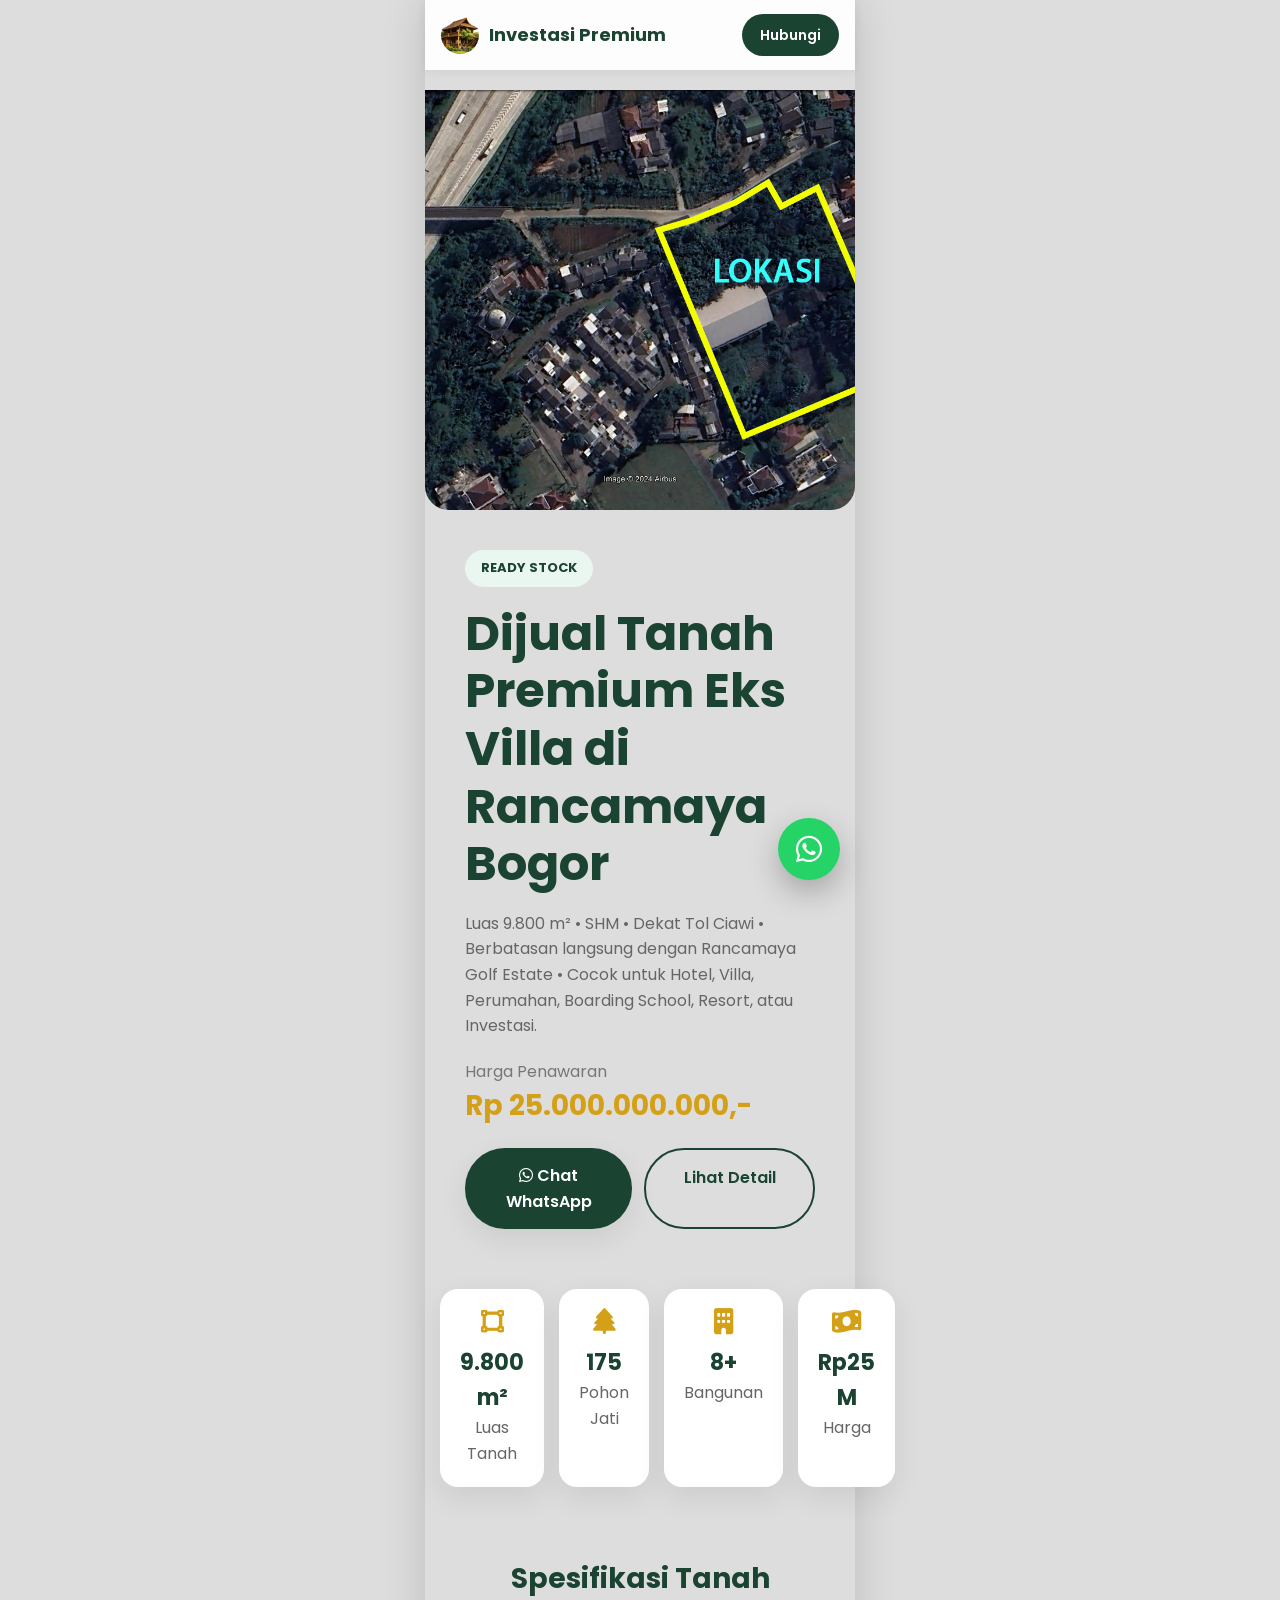
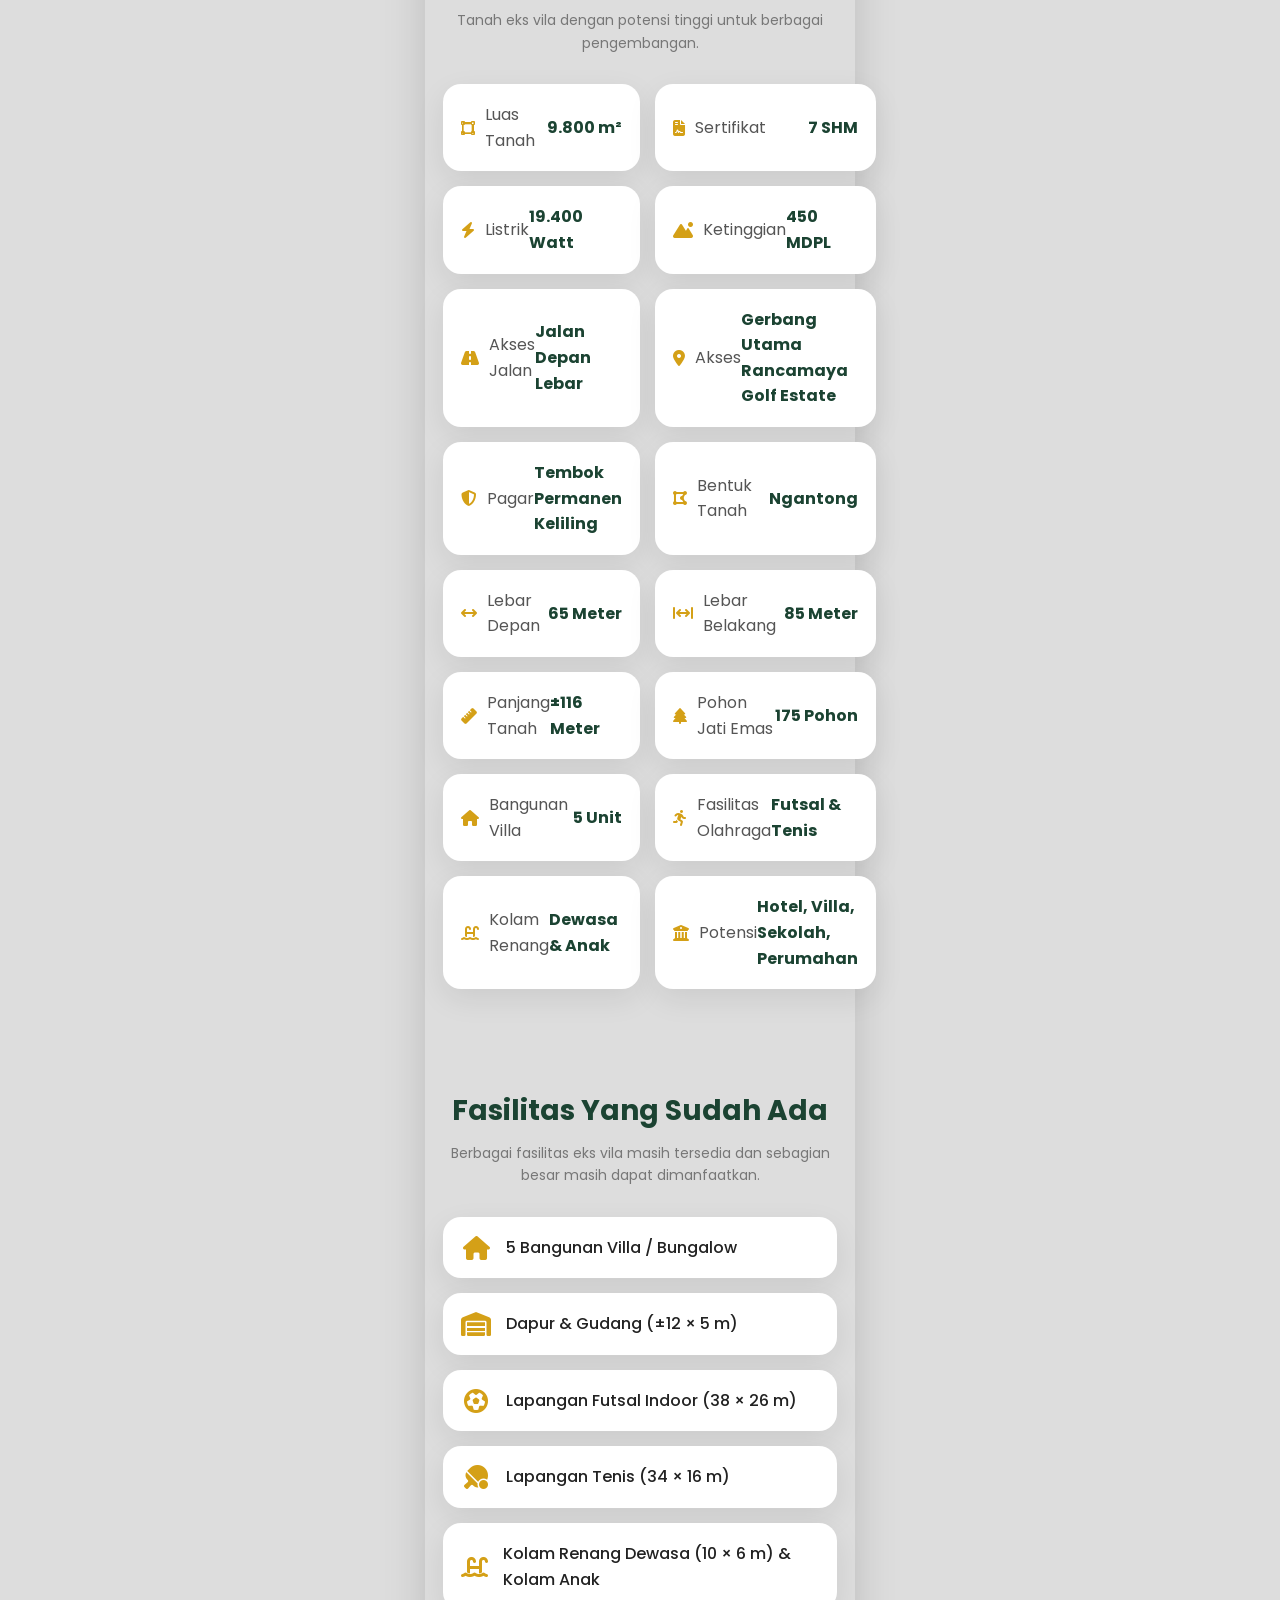
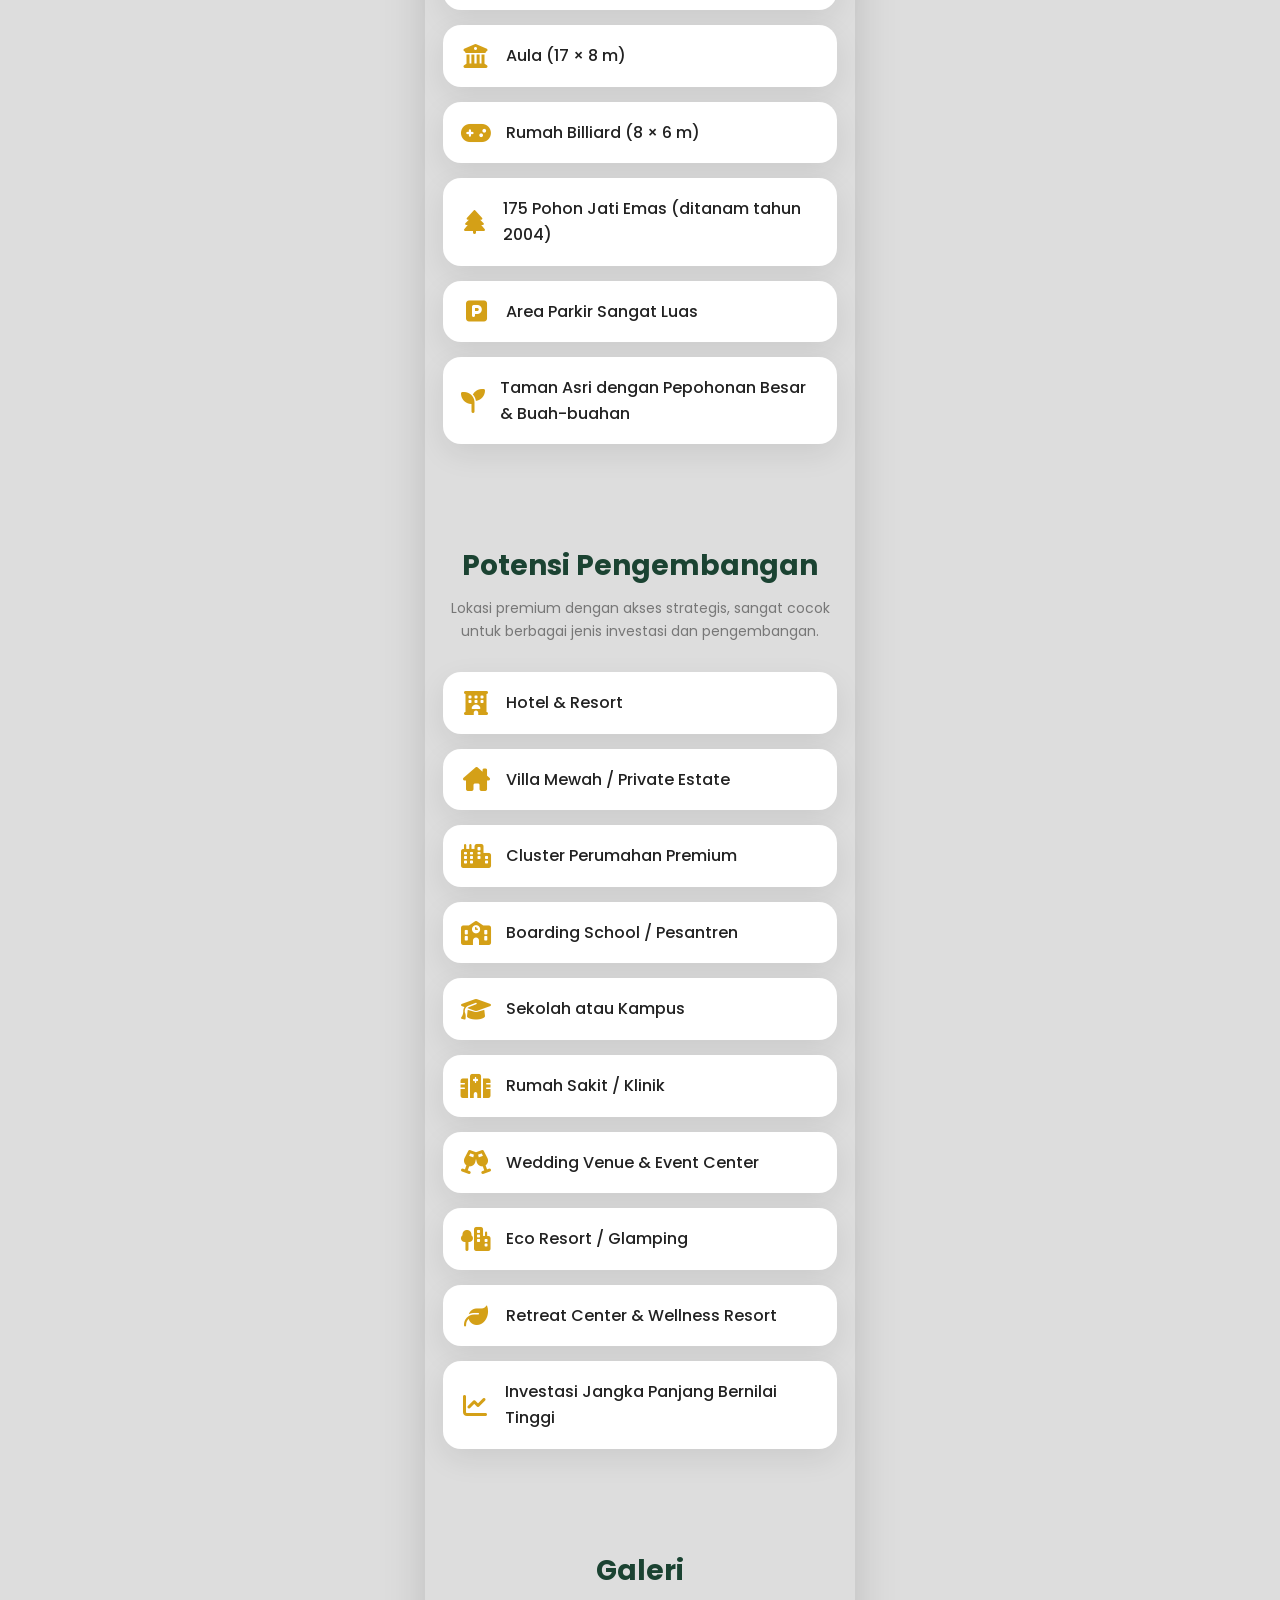
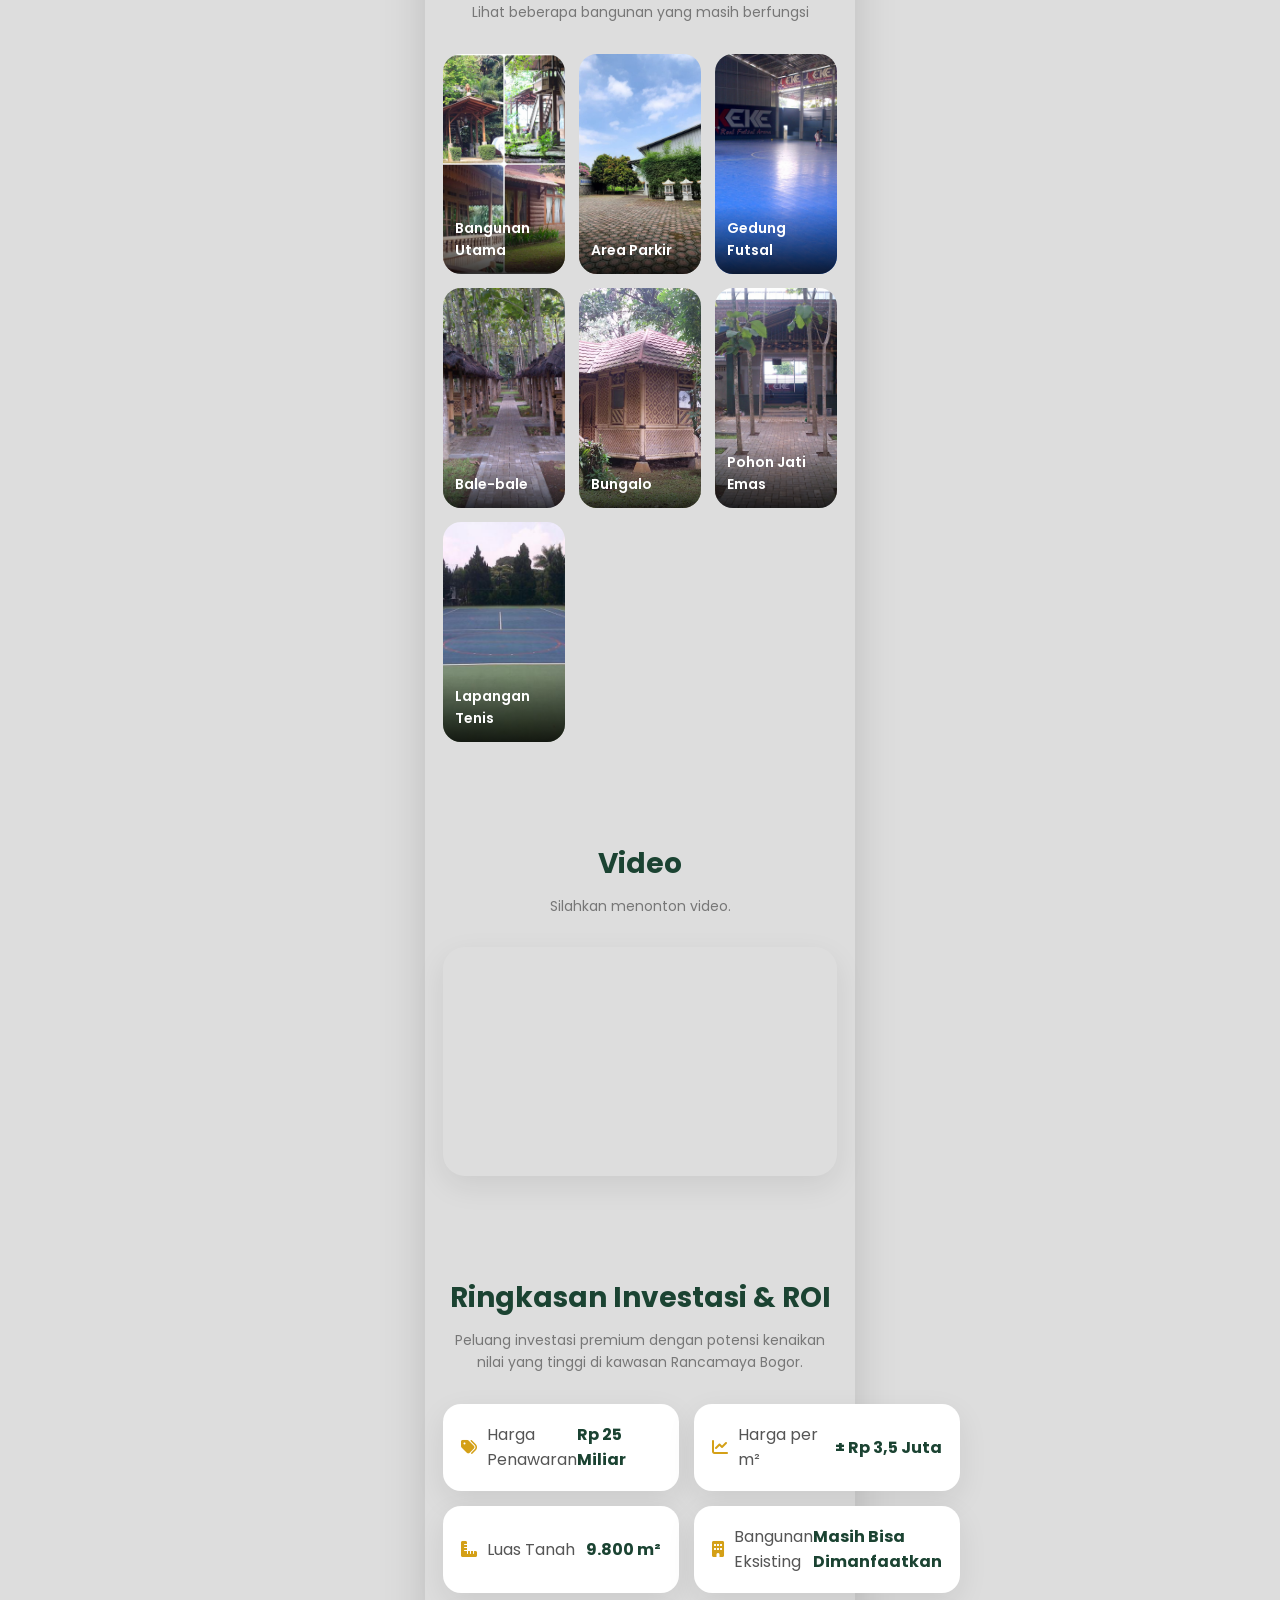
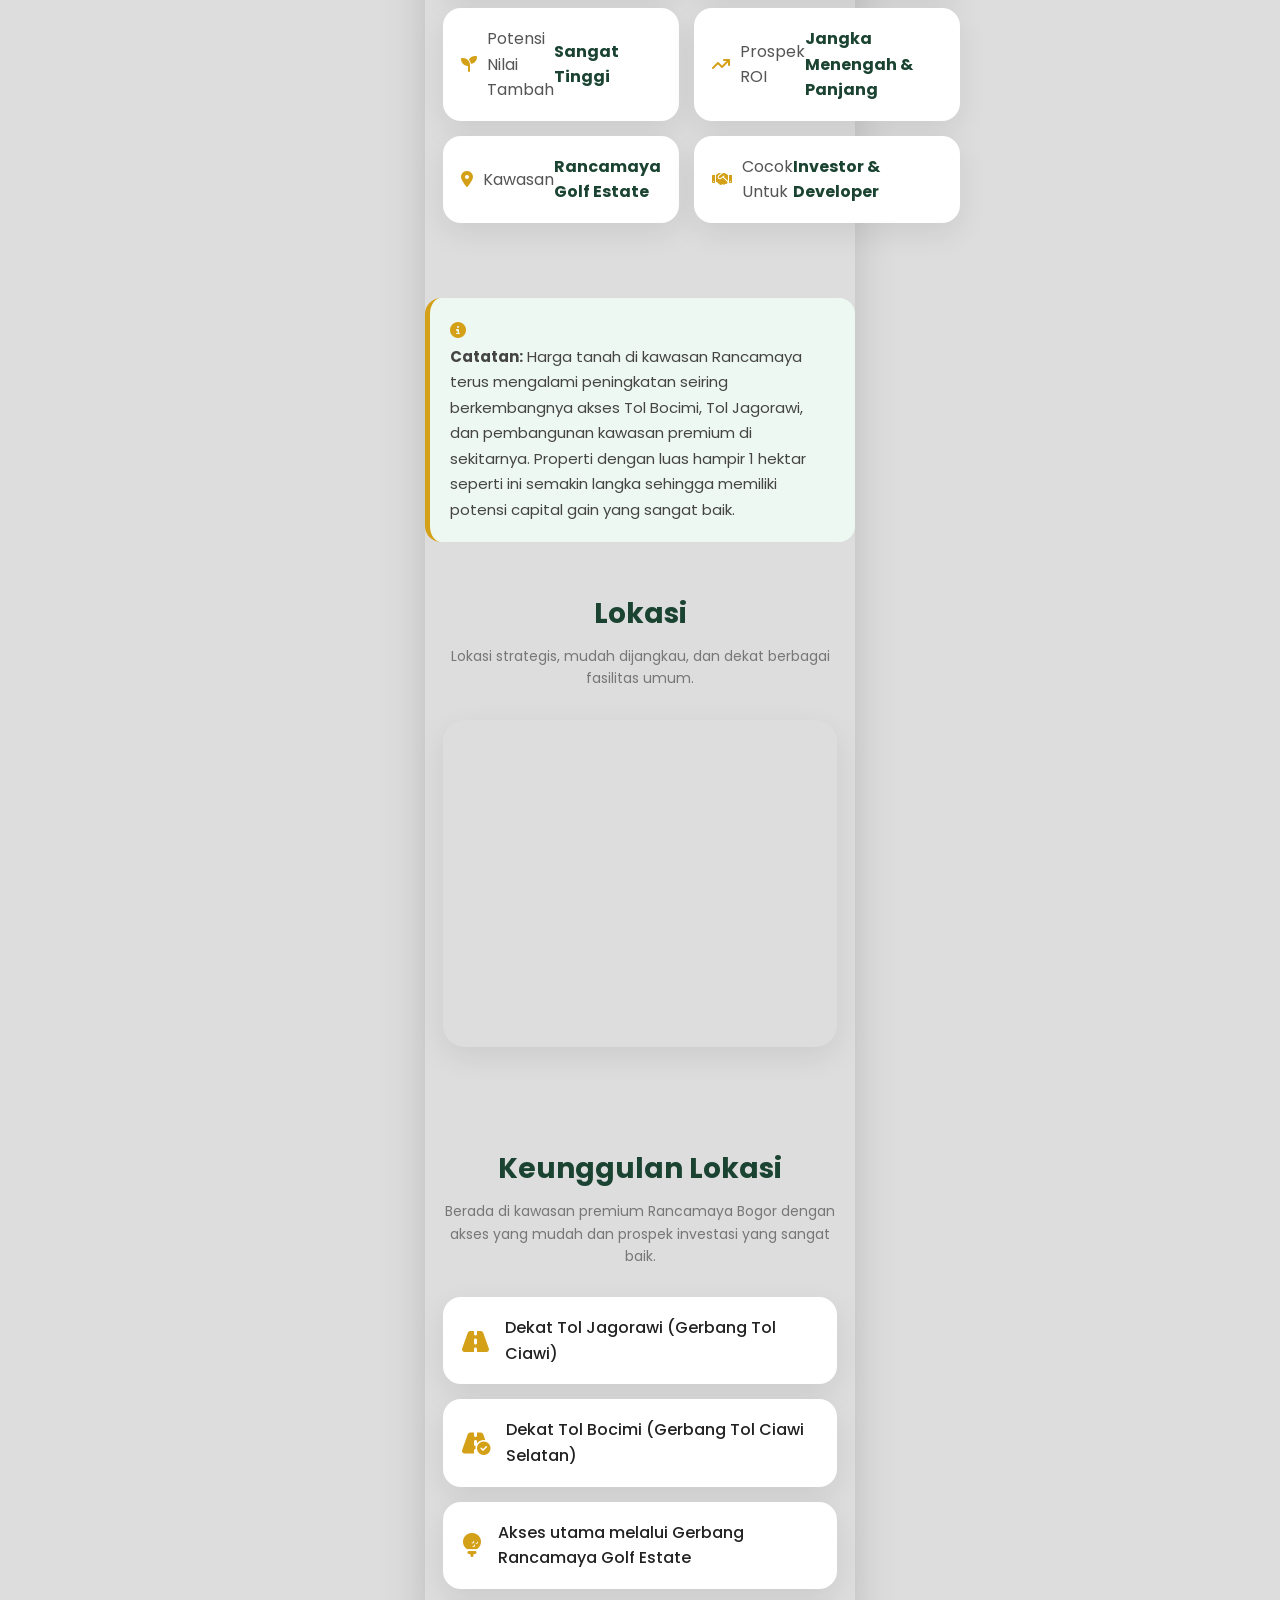
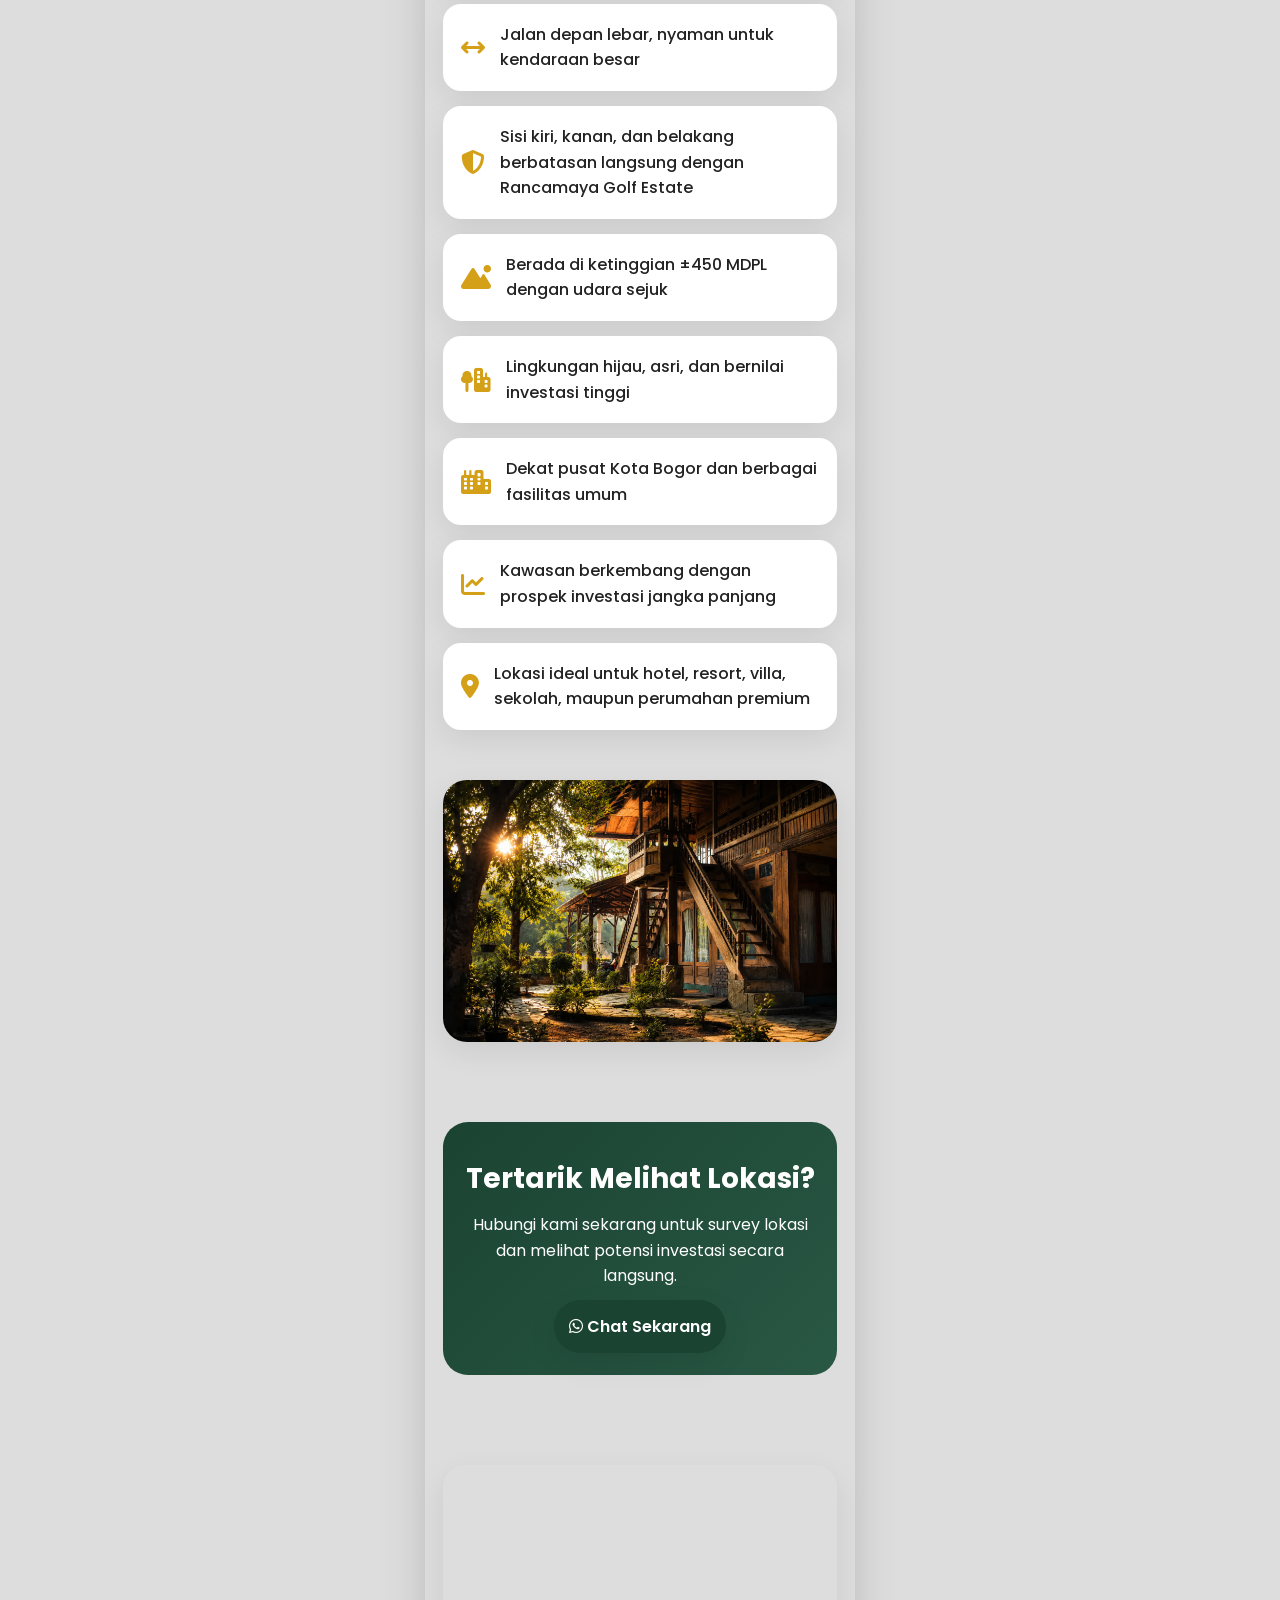
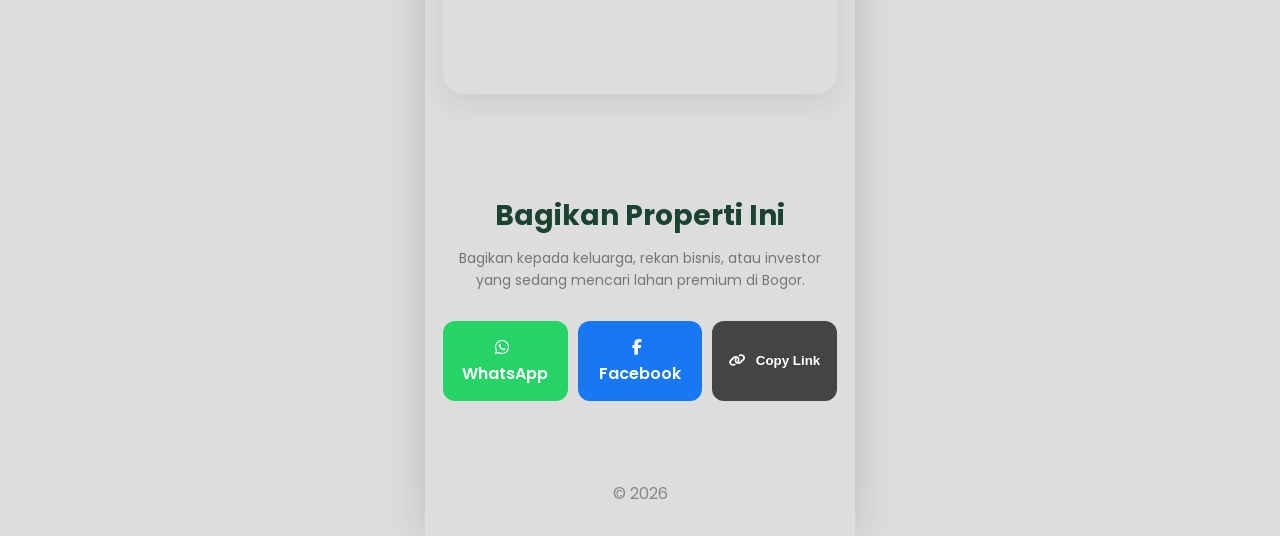
==== anita.html @ b42b08cf "Add files via upload" ====
<!DOCTYPE html>
<html lang="id">

<head>

<!-- Primary Meta Tags -->
<meta charset="UTF-8">
<meta name="viewport" content="width=device-width, initial-scale=1.0">

<title>
Tanah Eks Villa Dijual di Rancamaya Bogor | 9.800 m² | SHM | Rp25 Miliar
</title>

<meta name="title" content="Tanah Eks Villa Dijual di Rancamaya Bogor | 9.800 m² | Rp25 Miliar">

<meta name="description" content="Dijual tanah eks villa seluas 9.800 m² di Rancamaya Bogor. Dekat Tol Ciawi, akses dari Rancamaya Golf Estate, 7 SHM, cocok untuk hotel, villa, boarding school, resort, atau perumahan.">

<!-- Open Graph / Facebook -->
<meta property="og:type" content="website">
<meta property="og:url" content="https://rontob.github.io/investasi-premium/">
<meta property="og:title" content="Tanah Eks Villa Dijual di Rancamaya Bogor | 9.800 m² | Rp25 Miliar">
<meta property="og:description" content="Tanah eks villa premium seluas 9.800 m² di kawasan Rancamaya Bogor. Dekat Tol Ciawi, akses utama Rancamaya Golf Estate, 7 SHM, cocok untuk hotel, villa mewah, resort, boarding school, dan perumahan.">
<meta property="og:image" content="https://rontob.github.io/investasi-premium/images/cover.jpg">
<meta property="og:image:secure_url" content="https://rontob.github.io/investasi-premium/images/cover.jpg">
<meta property="og:image:type" content="image/jpeg">
<meta property="og:site_name" content="Investasi Premium Rancamaya">
<meta property="og:locale" content="id_ID">

<!-- Twitter Card -->
<meta name="twitter:card" content="summary_large_image">
<meta name="twitter:url" content="https://rontob.github.io/investasi-premium/">
<meta name="twitter:title" content="Tanah Eks Villa Dijual di Rancamaya Bogor | 9.800 m²">
<meta name="twitter:description" content="Lahan premium 9.800 m² di Rancamaya Bogor dengan berbagai fasilitas eks villa. Cocok untuk hotel, resort, villa mewah, boarding school, dan investasi jangka panjang.">
<meta name="twitter:image" content="https://rontob.github.io/investasi-premium/images/cover.jpg">

<!-- Additional SEO -->
<meta name="keywords" content="tanah dijual Rancamaya, tanah Bogor, tanah dekat tol Ciawi, tanah investasi Bogor, lahan hotel Bogor, tanah villa Bogor, tanah resort Bogor, tanah boarding school, tanah perumahan Bogor, Rancamaya Golf Estate">

<meta name="author" content="Ronald 083897906925">
<meta name="robots" content="index,follow">

<link rel="canonical" href="https://rontob.github.io/investasi-premium/">

<link rel="icon" type="image/png" href="images/logo.png">

<meta name="theme-color" content="#1B4332">
    <!-- Google Font -->

    <link rel="preconnect"
        href="https://fonts.googleapis.com">

    <link rel="preconnect"
        href="https://fonts.gstatic.com"
        crossorigin>

    <link href="https://fonts.googleapis.com/css2?family=Poppins:wght@300;400;500;600;700;800&display=swap"
        rel="stylesheet">

    <!-- Font Awesome -->

    <link rel="stylesheet"
        href="https://cdnjs.cloudflare.com/ajax/libs/font-awesome/6.7.2/css/all.min.css">

    <!-- CSS -->

    <link rel="stylesheet"
        href="style.css">

</head>

<body>

<!-- ========================= -->

<header class="header">

<nav class="navbar">

<div class="logo">

<img src="images/logo.png" alt="Logo" loading="lazy">

<span>Investasi Premium</span>

</div>

<a href="https://wa.me/6283897906925?text=Halo%20Pak,%20saya%20tertarik%20dengan%20rumah%20di%20Cinere%20Residence."
class="btn-nav">

Hubungi

</a>

</nav>

</header>

<!-- ========================= -->

<section class="hero">

<img
src="images/cover.jpg"
alt="Rumah Dijual"
class="hero-image"
loading="eager" fetchpriority="high">

<div class="hero-content">

<span class="badge">

READY STOCK

</span>

<h1>
Dijual Tanah Premium Eks Villa di Rancamaya Bogor
</h1>

<p>
Luas 9.800 m² • SHM • Dekat Tol Ciawi • Berbatasan langsung dengan Rancamaya Golf Estate • Cocok untuk Hotel, Villa, Perumahan, Boarding School, Resort, atau Investasi.
</p>

<div class="price">

Harga Penawaran

<strong>
Rp 25.000.000.000,-
</strong>

</div>

<div class="hero-button">

<a

href="https://wa.me/6283897906925?text=Halo%20Pak,%20saya%20tertarik%20dengan%20rumah%20di%20Cinere%20Residence."

class="btn-primary">

<i class="fab fa-whatsapp"></i>

Chat WhatsApp

</a>

<a

href="#spesifikasi"

class="btn-secondary">

Lihat Detail

</a>

</div>

</div>

</section>


<!-- ========================= -->
<!-- QUICK INFO -->
<!-- ========================= -->

<section class="quick-info">

    <div class="item">
        <i class="fa-solid fa-vector-square"></i>
        <h3>9.800 m²</h3>
        <p>Luas Tanah</p>
    </div>

    <div class="item">
        <i class="fa-solid fa-tree"></i>
        <h3>175</h3>
        <p>Pohon Jati</p>
    </div>

    <div class="item">
        <i class="fa-solid fa-building"></i>
        <h3>8+</h3>
        <p>Bangunan</p>
    </div>

    <div class="item">
        <i class="fa-solid fa-money-bill-wave"></i>
        <h3>Rp25 M</h3>
        <p>Harga</p>
    </div>

</section>

<!-- ========================= -->
<!-- SPESIFIKASI -->
<!-- ========================= -->

<section id="spesifikasi" class="section">

    <div class="section-title">
        <h2>Spesifikasi Tanah</h2>
        <p>
            Tanah eks vila dengan potensi tinggi untuk berbagai pengembangan.
        </p>
    </div>

    <div class="spec-card">

        <div>
            <i class="fa-solid fa-vector-square"></i>
            <span>Luas Tanah</span>
            <strong>9.800 m²</strong>
        </div>

        <div>
            <i class="fa-solid fa-file-contract"></i>
            <span>Sertifikat</span>
            <strong>7 SHM</strong>
        </div>

        <div>
            <i class="fa-solid fa-bolt"></i>
            <span>Listrik</span>
            <strong>19.400 Watt</strong>
        </div>

        <div>
            <i class="fa-solid fa-mountain-sun"></i>
            <span>Ketinggian</span>
            <strong>450 MDPL</strong>
        </div>

        <div>
            <i class="fa-solid fa-road"></i>
            <span>Akses Jalan</span>
            <strong>Jalan Depan Lebar</strong>
        </div>

        <div>
            <i class="fa-solid fa-location-dot"></i>
            <span>Akses</span>
            <strong>Gerbang Utama Rancamaya Golf Estate</strong>
        </div>

        <div>
            <i class="fa-solid fa-shield-halved"></i>
            <span>Pagar</span>
            <strong>Tembok Permanen Keliling</strong>
        </div>

        <div>
            <i class="fa-solid fa-draw-polygon"></i>
            <span>Bentuk Tanah</span>
            <strong>Ngantong</strong>
        </div>

        <div>
            <i class="fa-solid fa-arrows-left-right"></i>
            <span>Lebar Depan</span>
            <strong>65 Meter</strong>
        </div>

        <div>
            <i class="fa-solid fa-arrows-left-right-to-line"></i>
            <span>Lebar Belakang</span>
            <strong>85 Meter</strong>
        </div>

        <div>
            <i class="fa-solid fa-ruler"></i>
            <span>Panjang Tanah</span>
            <strong>±116 Meter</strong>
        </div>

        <div>
            <i class="fa-solid fa-tree"></i>
            <span>Pohon Jati Emas</span>
            <strong>175 Pohon</strong>
        </div>

        <div>
            <i class="fa-solid fa-house"></i>
            <span>Bangunan Villa</span>
            <strong>5 Unit</strong>
        </div>

        <div>
            <i class="fa-solid fa-person-running"></i>
            <span>Fasilitas Olahraga</span>
            <strong>Futsal & Tenis</strong>
        </div>

        <div>
            <i class="fa-solid fa-water-ladder"></i>
            <span>Kolam Renang</span>
            <strong>Dewasa & Anak</strong>
        </div>

        <div>
            <i class="fa-solid fa-building-columns"></i>
            <span>Potensi</span>
            <strong>Hotel, Villa, Sekolah, Perumahan</strong>
        </div>

    </div>

</section>

<!-- ====== BAGIAN 2 DIMULAI DI SINI ====== -->
<!-- ========================= -->
<!-- FASILITAS YANG SUDAH ADA -->
<!-- ========================= -->

<section id="fasilitas" class="section">

    <div class="section-title">
        <h2>Fasilitas Yang Sudah Ada</h2>
        <p>
            Berbagai fasilitas eks vila masih tersedia dan sebagian besar masih dapat dimanfaatkan.
        </p>
    </div>

    <div class="feature-list">

        <div class="feature-item">
            <i class="fa-solid fa-house"></i>
            <span>5 Bangunan Villa / Bungalow</span>
        </div>

        <div class="feature-item">
            <i class="fa-solid fa-warehouse"></i>
            <span>Dapur & Gudang (±12 × 5 m)</span>
        </div>

        <div class="feature-item">
            <i class="fa-solid fa-futbol"></i>
            <span>Lapangan Futsal Indoor (38 × 26 m)</span>
        </div>

        <div class="feature-item">
            <i class="fa-solid fa-table-tennis-paddle-ball"></i>
            <span>Lapangan Tenis (34 × 16 m)</span>
        </div>

        <div class="feature-item">
            <i class="fa-solid fa-water-ladder"></i>
            <span>Kolam Renang Dewasa (10 × 6 m) & Kolam Anak</span>
        </div>

        <div class="feature-item">
            <i class="fa-solid fa-building-columns"></i>
            <span>Aula (17 × 8 m)</span>
        </div>

        <div class="feature-item">
            <i class="fa-solid fa-gamepad"></i>
            <span>Rumah Billiard (8 × 6 m)</span>
        </div>

        <div class="feature-item">
            <i class="fa-solid fa-tree"></i>
            <span>175 Pohon Jati Emas (ditanam tahun 2004)</span>
        </div>

        <div class="feature-item">
            <i class="fa-solid fa-square-parking"></i>
            <span>Area Parkir Sangat Luas</span>
        </div>

        <div class="feature-item">
            <i class="fa-solid fa-seedling"></i>
            <span>Taman Asri dengan Pepohonan Besar & Buah-buahan</span>
        </div>

    </div>

</section>

    <!-- ========================= -->
<!-- POTENSI PENGEMBANGAN -->
<!-- ========================= -->

<section id="potensi" class="section">

    <div class="section-title">
        <h2>Potensi Pengembangan</h2>
        <p>
            Lokasi premium dengan akses strategis, sangat cocok untuk berbagai jenis investasi dan pengembangan.
        </p>
    </div>

    <div class="feature-list">

        <div class="feature-item">
            <i class="fa-solid fa-hotel"></i>
            <span>Hotel & Resort</span>
        </div>

        <div class="feature-item">
            <i class="fa-solid fa-house-chimney"></i>
            <span>Villa Mewah / Private Estate</span>
        </div>

        <div class="feature-item">
            <i class="fa-solid fa-city"></i>
            <span>Cluster Perumahan Premium</span>
        </div>

        <div class="feature-item">
            <i class="fa-solid fa-school"></i>
            <span>Boarding School / Pesantren</span>
        </div>

        <div class="feature-item">
            <i class="fa-solid fa-graduation-cap"></i>
            <span>Sekolah atau Kampus</span>
        </div>

        <div class="feature-item">
            <i class="fa-solid fa-hospital"></i>
            <span>Rumah Sakit / Klinik</span>
        </div>

        <div class="feature-item">
            <i class="fa-solid fa-champagne-glasses"></i>
            <span>Wedding Venue & Event Center</span>
        </div>

        <div class="feature-item">
            <i class="fa-solid fa-tree-city"></i>
            <span>Eco Resort / Glamping</span>
        </div>

        <div class="feature-item">
            <i class="fa-solid fa-leaf"></i>
            <span>Retreat Center & Wellness Resort</span>
        </div>

        <div class="feature-item">
            <i class="fa-solid fa-chart-line"></i>
            <span>Investasi Jangka Panjang Bernilai Tinggi</span>
        </div>

    </div>

</section>

<!-- ========================= -->
<!-- GALERI -->
<!-- ========================= -->

    
    <section id="gallery" class="section">

    <div class="section-title">
        <h2>Galeri</h2>
        <p>Lihat beberapa bangunan yang masih berfungsi</p>
    </div>

    <div class="gallery">

        <div class="gallery-item">
            <img src="images/bangunanutama.jpg"
                 alt="Bangunan Utama"
                 loading="lazy"
                 onclick="openImage(this.src)">
            <div class="gallery-caption">Bangunan Utama</div>
        </div>

        <div class="gallery-item">
            <img src="images/parkir.jpeg"
                 alt="Area Parkir Luas"
                 loading="lazy"
                 onclick="openImage(this.src)">
            <div class="gallery-caption">Area Parkir</div>
        </div>

        <div class="gallery-item">
            <img src="images/futsal.jpeg"
                 alt="Gedung Futsal"
                 loading="lazy"
                 onclick="openImage(this.src)">
            <div class="gallery-caption">Gedung Futsal</div>
        </div>

        <div class="gallery-item">
            <img src="images/balebale.jpeg"
                 alt="Dapur"
                 loading="lazy"
                 onclick="openImage(this.src)">
            <div class="gallery-caption">Bale-bale</div>
        </div>

        <div class="gallery-item">
            <img src="images/bungalo.jpeg"
                 alt="Bungalo"
                 loading="lazy"
                 onclick="openImage(this.src)">
            <div class="gallery-caption">Bungalo</div>
        </div>

        <div class="gallery-item">
            <img src="images/pintumasukfutsal.jpeg"
                 alt="Area Masuk Futsal"
                 loading="lazy"
                 onclick="openImage(this.src)">
            <div class="gallery-caption">Pohon Jati Emas</div>
        </div>
        <div class="gallery-item">
            <img src="images/tenis.jpeg"
                 alt="Lapangan Tenis"
                 loading="lazy"
                 onclick="openImage(this.src)">
            <div class="gallery-caption">Lapangan Tenis</div>
        </div>
    </div>

    </section>

<!-- ========================= -->
<!-- VIDEO -->
<!-- ========================= -->

<section class="section">

    <div class="section-title">

        <h2>Video</h2>

        <p>
            Silahkan menonton video.
        </p>

    </div>

    <div class="video-box">

        <iframe
            src="https://www.youtube.com/embed/E-bvQVPgO90"
            title="Video 1"
            loading="lazy"
            allowfullscreen>
        </iframe>

    </div>


</section>


    <!-- ========================= -->
<!-- RINGKASAN INVESTASI & ROI -->
<!-- ========================= -->

<section id="investasi" class="section">

    <div class="section-title">
        <h2>Ringkasan Investasi & ROI</h2>
        <p>
            Peluang investasi premium dengan potensi kenaikan nilai yang tinggi di kawasan Rancamaya Bogor.
        </p>
    </div>

    <div class="spec-card">

        <div>
            <i class="fa-solid fa-tags"></i>
            <span>Harga Penawaran</span>
            <strong>Rp 25 Miliar</strong>
        </div>

        <div>
            <i class="fa-solid fa-chart-line"></i>
            <span>Harga per m²</span>
            <strong>± Rp 3,5 Juta</strong>
        </div>

        <div>
            <i class="fa-solid fa-ruler-combined"></i>
            <span>Luas Tanah</span>
            <strong>9.800 m²</strong>
        </div>

        <div>
            <i class="fa-solid fa-building"></i>
            <span>Bangunan Eksisting</span>
            <strong>Masih Bisa Dimanfaatkan</strong>
        </div>

        <div>
            <i class="fa-solid fa-seedling"></i>
            <span>Potensi Nilai Tambah</span>
            <strong>Sangat Tinggi</strong>
        </div>

        <div>
            <i class="fa-solid fa-arrow-trend-up"></i>
            <span>Prospek ROI</span>
            <strong>Jangka Menengah & Panjang</strong>
        </div>

        <div>
            <i class="fa-solid fa-location-dot"></i>
            <span>Kawasan</span>
            <strong>Rancamaya Golf Estate</strong>
        </div>

        <div>
            <i class="fa-solid fa-handshake"></i>
            <span>Cocok Untuk</span>
            <strong>Investor & Developer</strong>
        </div>

    </div>

</section>
    <div class="cta-note">

    <i class="fa-solid fa-circle-info"></i>

    <p>
        <strong>Catatan:</strong> Harga tanah di kawasan Rancamaya terus mengalami peningkatan seiring berkembangnya akses Tol Bocimi, Tol Jagorawi, dan pembangunan kawasan premium di sekitarnya. Properti dengan luas hampir 1 hektar seperti ini semakin langka sehingga memiliki potensi capital gain yang sangat baik.
    </p>

    </div>

<!-- ========================= -->
<!-- LOKASI -->
<!-- ========================= -->

<section id="lokasi" class="section">

    <div class="section-title">
        <h2>Lokasi</h2>
        <p>Lokasi strategis, mudah dijangkau, dan dekat berbagai fasilitas umum.</p>
    </div>

    <div class="map">

              <iframe
            src="https://www.google.com/maps?q=Keke+Futsal+Arena+Bogor&output=embed"
            loading="lazy"
            allowfullscreen
            referrerpolicy="strict-origin-when-cross-origin"
            title="Lokasi Rumah Dijual Cinere Residence">
              </iframe>

    </div>

</section>
<!-- ========================= -->
<!-- KEUNGGULAN LOKASI -->
<!-- ========================= -->

<section id="keunggulan-lokasi" class="section">

    <div class="section-title">
        <h2>Keunggulan Lokasi</h2>
        <p>
            Berada di kawasan premium Rancamaya Bogor dengan akses yang mudah dan prospek investasi yang sangat baik.
        </p>
    </div>

    <div class="feature-list">

        <div class="feature-item">
            <i class="fa-solid fa-road"></i>
            <span>Dekat Tol Jagorawi (Gerbang Tol Ciawi)</span>
        </div>

        <div class="feature-item">
            <i class="fa-solid fa-road-circle-check"></i>
            <span>Dekat Tol Bocimi (Gerbang Tol Ciawi Selatan)</span>
        </div>

        <div class="feature-item">
            <i class="fa-solid fa-golf-ball-tee"></i>
            <span>Akses utama melalui Gerbang Rancamaya Golf Estate</span>
        </div>

        <div class="feature-item">
            <i class="fa-solid fa-arrows-left-right"></i>
            <span>Jalan depan lebar, nyaman untuk kendaraan besar</span>
        </div>

        <div class="feature-item">
            <i class="fa-solid fa-shield-halved"></i>
            <span>Sisi kiri, kanan, dan belakang berbatasan langsung dengan Rancamaya Golf Estate</span>
        </div>

        <div class="feature-item">
            <i class="fa-solid fa-mountain-sun"></i>
            <span>Berada di ketinggian ±450 MDPL dengan udara sejuk</span>
        </div>

        <div class="feature-item">
            <i class="fa-solid fa-tree-city"></i>
            <span>Lingkungan hijau, asri, dan bernilai investasi tinggi</span>
        </div>

        <div class="feature-item">
            <i class="fa-solid fa-city"></i>
            <span>Dekat pusat Kota Bogor dan berbagai fasilitas umum</span>
        </div>

        <div class="feature-item">
            <i class="fa-solid fa-chart-line"></i>
            <span>Kawasan berkembang dengan prospek investasi jangka panjang</span>
        </div>

        <div class="feature-item">
            <i class="fa-solid fa-location-dot"></i>
            <span>Lokasi ideal untuk hotel, resort, villa, sekolah, maupun perumahan premium</span>
        </div>

    </div>

</section>

    <!-- ========================= -->
<!-- FULL IMAGE -->
<!-- ========================= -->

<section class="section image-banner">

    <img
        src="images/art.jpg"
        alt="Investasi Tanah Premium Rancamaya"
        loading="lazy">

</section>
<!-- ========================= -->
<!-- CALL TO ACTION -->
<!-- ========================= -->

<section class="cta">

<h2>

Tertarik Melihat Lokasi?

</h2>

<p>

Hubungi kami sekarang untuk survey lokasi dan melihat potensi investasi secara langsung.
    
</p>

<a
href="https://wa.me/6283897906925?text=Halo%20Pak,%20saya%20tertarik%20dengan%20rumah%20di%20Cinere%20Residence."
class="btn-primary">

<i class="fab fa-whatsapp"></i>

Chat Sekarang

</a>

</section>
    <section class="section">
            <div class="video-box">

        <iframe
            src="https://www.youtube.com/embed/zc4q4cCRBk8"
            title="Video 2"
            loading="lazy"
            allowfullscreen>
        </iframe>

            </div>
            
        </section>
<!-- ========================= -->
<!-- BAGIKAN PROPERTI -->
<!-- ========================= -->

<section class="section" id="share">

    <div class="section-title">
        <h2>Bagikan Properti Ini</h2>
        <p>
            Bagikan kepada keluarga, rekan bisnis, atau investor yang sedang mencari lahan premium di Bogor.
        </p>
    </div>

    <div class="share-buttons">

        <a href="#" id="shareWhatsapp" class="share-btn whatsapp">
            <i class="fab fa-whatsapp"></i>
            WhatsApp
        </a>

        <a href="#" id="shareFacebook" class="share-btn facebook" target="_blank">
            <i class="fab fa-facebook-f"></i>
            Facebook
        </a>

        <button type="button" id="copyLink" class="share-btn copy">
            <i class="fa-solid fa-link"></i>
            Copy Link
        </button>

    </div>

</section>

<!-- ========================= -->
<!-- FOOTER -->
<!-- ========================= -->

<footer>

    <p>
        © 2026 
    </p>

</footer>

<!-- ========================= -->
<!-- FLOATING WHATSAPP -->
<!-- ========================= -->

<a
    href="https://wa.me/6283897906925?text=Halo,%20saya%20tertarik%20dengan%20Tanah%20Premium%20Eks%20Villa%20di%20Rancamaya%20Bogor.%20Mohon%20informasinya."
    class="floating-wa"
    target="_blank"
    aria-label="Chat WhatsApp">

    <i class="fab fa-whatsapp"></i>

</a>

<!-- ========================= -->
<!-- LIGHTBOX -->
<!-- ========================= -->

<div id="imageModal" class="image-modal">

    <span class="close-btn" onclick="closeImage()">&times;</span>

    <img id="modalImg" alt="Foto Properti">

</div>

<!-- ========================= -->
<!-- JAVASCRIPT -->
<!-- ========================= -->

<script src="script.js"></script>

</body>

</html>
---- style.css ----
/* ======================================================
   LANDING PAGE RUMAH
   STYLE.CSS
   Mobile First
====================================================== */

/* =========================
   RESET
========================= */

*{
    margin:0;
    padding:0;
    box-sizing:border-box;
}

:root{
    --primary:#1B4332;
    --secondary:#D4A017;
    --white:#fff;
    --gray:#777;
    --light:#f5f5f5;
    --radius:18px;
    --shadow:0 10px 30px rgba(0,0,0,.08);
}

html{
    scroll-behavior:smooth;
}

body{
    font-family:'Poppins',sans-serif;
    background:#F7F8FA;
    color:#222;
    line-height:1.6;
}

img{
    width:100%;
    display:block;
    transition:.35s;
}

img:hover{
    filter:brightness(1.03);
}

a{
    text-decoration:none;
}

/* =========================
   SECTION
========================= */

.section{
    padding:50px 18px;
}

.section-title{
    text-align:center;
    margin-bottom:30px;
}

.section-title h2{
    font-size:28px;
    color:var(--primary);
    margin-bottom:8px;
}

.section-title p{
    color:var(--gray);
    font-size:14px;
}

/* =========================
   NAVBAR
========================= */

.header{
    position:fixed;
    top:0;
    left:0;
    width:100%;
    z-index:999;
    background:rgba(255,255,255,.92);
    backdrop-filter:blur(10px);
    box-shadow:0 2px 10px rgba(0,0,0,.05);
}

.navbar{
    height:70px;
    padding:0 16px;
    display:flex;
    justify-content:space-between;
    align-items:center;
}

.logo{
    display:flex;
    align-items:center;
    gap:10px;
    color:var(--primary);
    font-weight:700;
    font-size:18px;
}

.logo img{
    width:38px;
    height:38px;
    border-radius:50%;
}

.btn-nav{
    background:var(--primary);
    color:#fff;
    padding:10px 18px;
    border-radius:30px;
    font-size:14px;
    font-weight:600;
    transition:.3s;
}

.btn-nav:hover{
    background:#255b46;
}

/* =========================
   HERO
========================= */

.hero{
    padding-top:90px;
}

.hero-image{
    height:260px;
    object-fit:cover;
    border-radius:0 0 24px 24px;
}

.hero-content{
    padding:20px;
}

.badge{
    display:inline-block;
    background:#EAF7F0;
    color:var(--primary);
    padding:8px 16px;
    border-radius:30px;
    font-size:13px;
    font-weight:700;
    margin-bottom:18px;
}

.hero-content h1{
    font-size:34px;
    line-height:1.2;
    color:var(--primary);
    margin-bottom:18px;
}

.hero-content p{
    color:#666;
    margin-bottom:20px;
}

.price{
    margin-bottom:25px;
    color:#777;
}

.price strong{
display:block;
font-size:28px;
font-weight:700;
line-height:1.2;
color:var(--secondary);
margin-top:5px;

}

/* =========================
   BUTTON
========================= */

.hero-button{
    display:flex;
    gap:12px;
    flex-wrap:wrap;
}

.btn-primary,
.btn-secondary{
    flex:1;
    padding:15px;
    border-radius:40px;
    text-align:center;
    font-weight:600;
    transition:.3s;
}

.btn-primary{
    background:var(--primary);
    color:#fff;
    box-shadow:var(--shadow);
}

.btn-primary:hover{
    transform:translateY(-3px);
}

.btn-secondary{
    border:2px solid var(--primary);
    color:var(--primary);
}

.btn-secondary:hover{
    background:var(--primary);
    color:#fff;
}

/* =========================
   QUICK INFO
========================= */

.quick-info{
    padding:20px 15px;
    display:grid;
    grid-template-columns:repeat(2,1fr);
    gap:15px;
}

.quick-info .item{
    background:#fff;
    border-radius:18px;
    padding:20px;
    text-align:center;
    box-shadow:var(--shadow);
    transition:.3s;
}

.quick-info .item:hover{
    transform:translateY(-5px);
}

.quick-info i{
    font-size:26px;
    color:var(--secondary);
    margin-bottom:10px;
}

.quick-info h3{
    font-size:22px;
    color:var(--primary);
}

.quick-info p{
    color:#666;
}

/* =========================
   SPESIFIKASI
========================= */

.spec-card{
    display:grid;
    gap:15px;
}

.spec-card div{
    background:#fff;
    padding:18px;
    border-radius:18px;
    display:flex;
    justify-content:space-between;
    align-items:center;
    box-shadow:var(--shadow);
}

.spec-card i{
    color:var(--secondary);
    margin-right:10px;
}

.spec-card span{
    flex:1;
    color:#555;
}

.spec-card strong{
    color:var(--primary);
}

/* =========================
   GALLERY
========================= */

.gallery{
    display:grid;
    grid-template-columns:repeat(2,1fr);
    gap:14px;
}

.gallery-item{
    position:relative;
    overflow:hidden;
    border-radius:18px;
}

.gallery-item img{
    height:170px;
    object-fit:cover;
    cursor:pointer;
    box-shadow:var(--shadow);
}

.gallery-item:hover img{
    transform:scale(1.05);
}

.gallery-caption{
    position:absolute;
    left:0;
    right:0;
    bottom:0;
    padding:12px;
    color:#fff;
    font-size:14px;
    font-weight:600;
    background:linear-gradient(transparent,rgba(0,0,0,.8));
}

/* =========================
   VIDEO
========================= */

.video-box{
    overflow:hidden;
    border-radius:22px;
    box-shadow:var(--shadow);
}

.video-box iframe{
    width:100%;
    aspect-ratio:16/9;
    border:none;
}

/* =========================
   FEATURE
========================= */

.feature-list{
    display:grid;
    gap:15px;
}

.feature-item{
    background:#fff;
    padding:18px;
    border-radius:18px;
    display:flex;
    align-items:center;
    gap:15px;
    font-weight:500;
    box-shadow:var(--shadow);
    transition:.3s;
}

.feature-item:hover{
    transform:translateY(-4px);
}

.feature-item i{
    width:30px;
    text-align:center;
    color:var(--secondary);
    font-size:24px;
}

/* =========================
   MAP
========================= */

.map{
    overflow:hidden;
    border-radius:22px;
    box-shadow:var(--shadow);
}

.map iframe{
    width:100%;
    height:320px;
    border:0;
}

/* =========================
   CTA
========================= */

.cta{
    margin:40px 18px;
    padding:35px 20px;
    text-align:center;
    border-radius:25px;
    color:#fff;
    background:linear-gradient(135deg,var(--primary),#295845);
}

.cta h2{
    font-size:28px;
    margin-bottom:10px;
}

.cta p{
    margin-bottom:25px;
}

/* =========================
   FOOTER
========================= */

footer{
    padding:30px;
    text-align:center;
    color:#888;
}

/* =========================
   FLOATING WA
========================= */

.floating-wa{
    position:fixed;
    right:18px;
    bottom:20px;
    width:62px;
    height:62px;
    border-radius:50%;
    background:#25D366;
    display:flex;
    justify-content:center;
    align-items:center;
    font-size:30px;
    color:#fff;
    box-shadow:0 12px 30px rgba(0,0,0,.25);
    z-index:999;
    animation:waFloat 2s infinite;
}

@keyframes waFloat{
    0%,100%{transform:translateY(0);}
    50%{transform:translateY(-6px);}
}

/* =========================
   SCROLL ANIMATION
========================= */

.hidden{
    opacity:0;
    transform:translateY(30px);
    transition:.8s;
}

.show{
    opacity:1;
    transform:translateY(0);
}

/* =========================
   LIGHTBOX
========================= */

.image-modal{
    position:fixed;
    inset:0;
    background:rgba(0,0,0,.9);
    display:none;
    justify-content:center;
    align-items:center;
    padding:20px;
    z-index:99999;
}

.image-modal img{
    max-width:100%;
    max-height:90%;
    border-radius:20px;
    animation:zoom .3s;
}

.close-btn{
    position:absolute;
    top:20px;
    right:25px;
    color:#fff;
    font-size:45px;
    cursor:pointer;
}

@keyframes zoom{
    from{
        transform:scale(.7);
        opacity:0;
    }
    to{
        transform:scale(1);
        opacity:1;
    }
}

/* =========================
   SCROLLBAR
========================= */

::-webkit-scrollbar{
    width:8px;
}

::-webkit-scrollbar-thumb{
    background:var(--primary);
    border-radius:20px;
}

::-webkit-scrollbar-track{
    background:#eee;
}

/* =========================
   TABLET
========================= */

@media (min-width:768px){

.hero-image{
    height:420px;
}

.hero-content{
    padding:40px;
}

.hero-content h1{
    font-size:48px;
}

.quick-info{
    grid-template-columns:repeat(4,1fr);
}

.spec-card{
    grid-template-columns:repeat(2,1fr);
}

.gallery{
    grid-template-columns:repeat(3,1fr);
}

.gallery-item img{
    height:220px;
}

}

/* =========================
   DESKTOP
========================= */

@media (min-width:1024px){

body{
    max-width:430px;
    margin:auto;
    background:#ddd;
    min-height:100vh;
    box-shadow:0 0 40px rgba(0,0,0,.15);
}

.header{
    max-width:430px;
    left:50%;
    transform:translateX(-50%);
}

.floating-wa{
    right:calc(50% - 200px);
}

   }
/* ==========================
   SHARE BUTTONS
========================== */

.share-buttons{
    display:flex;
    gap:10px;
    flex-wrap:wrap;
    margin-top:20px;
}

.share-btn{
    flex:1;
    padding:14px;
    border:none;
    border-radius:12px;
    text-align:center;
    color:#fff;
    font-weight:600;
    cursor:pointer;
    transition:.3s;
}

.share-btn i{
    margin-right:6px;
}

.whatsapp{
    background:#25D366;
}

.facebook{
    background:#1877F2;
}

.copy{
    background:#444;
}

.share-btn:hover{
    transform:translateY(-3px);
}
.cta-note{
    margin-top:25px;
    padding:20px;
    background:#eef8f2;
    border-left:5px solid var(--secondary);
    border-radius:16px;
}

.cta-note i{
    color:var(--secondary);
    margin-right:8px;
}

.cta-note p{
    margin:0;
    color:#444;
    font-size:15px;
    line-height:1.7;
}
/* =========================
   IMAGE BANNER
========================= */

.image-banner{
    padding:0 18px 40px;
}

.image-banner img{
    width:100%;
    display:block;
    border-radius:24px;
    object-fit:cover;
    box-shadow:var(--shadow);
    transition:.35s;
}

.image-banner img:hover{
    transform:scale(1.02);
}
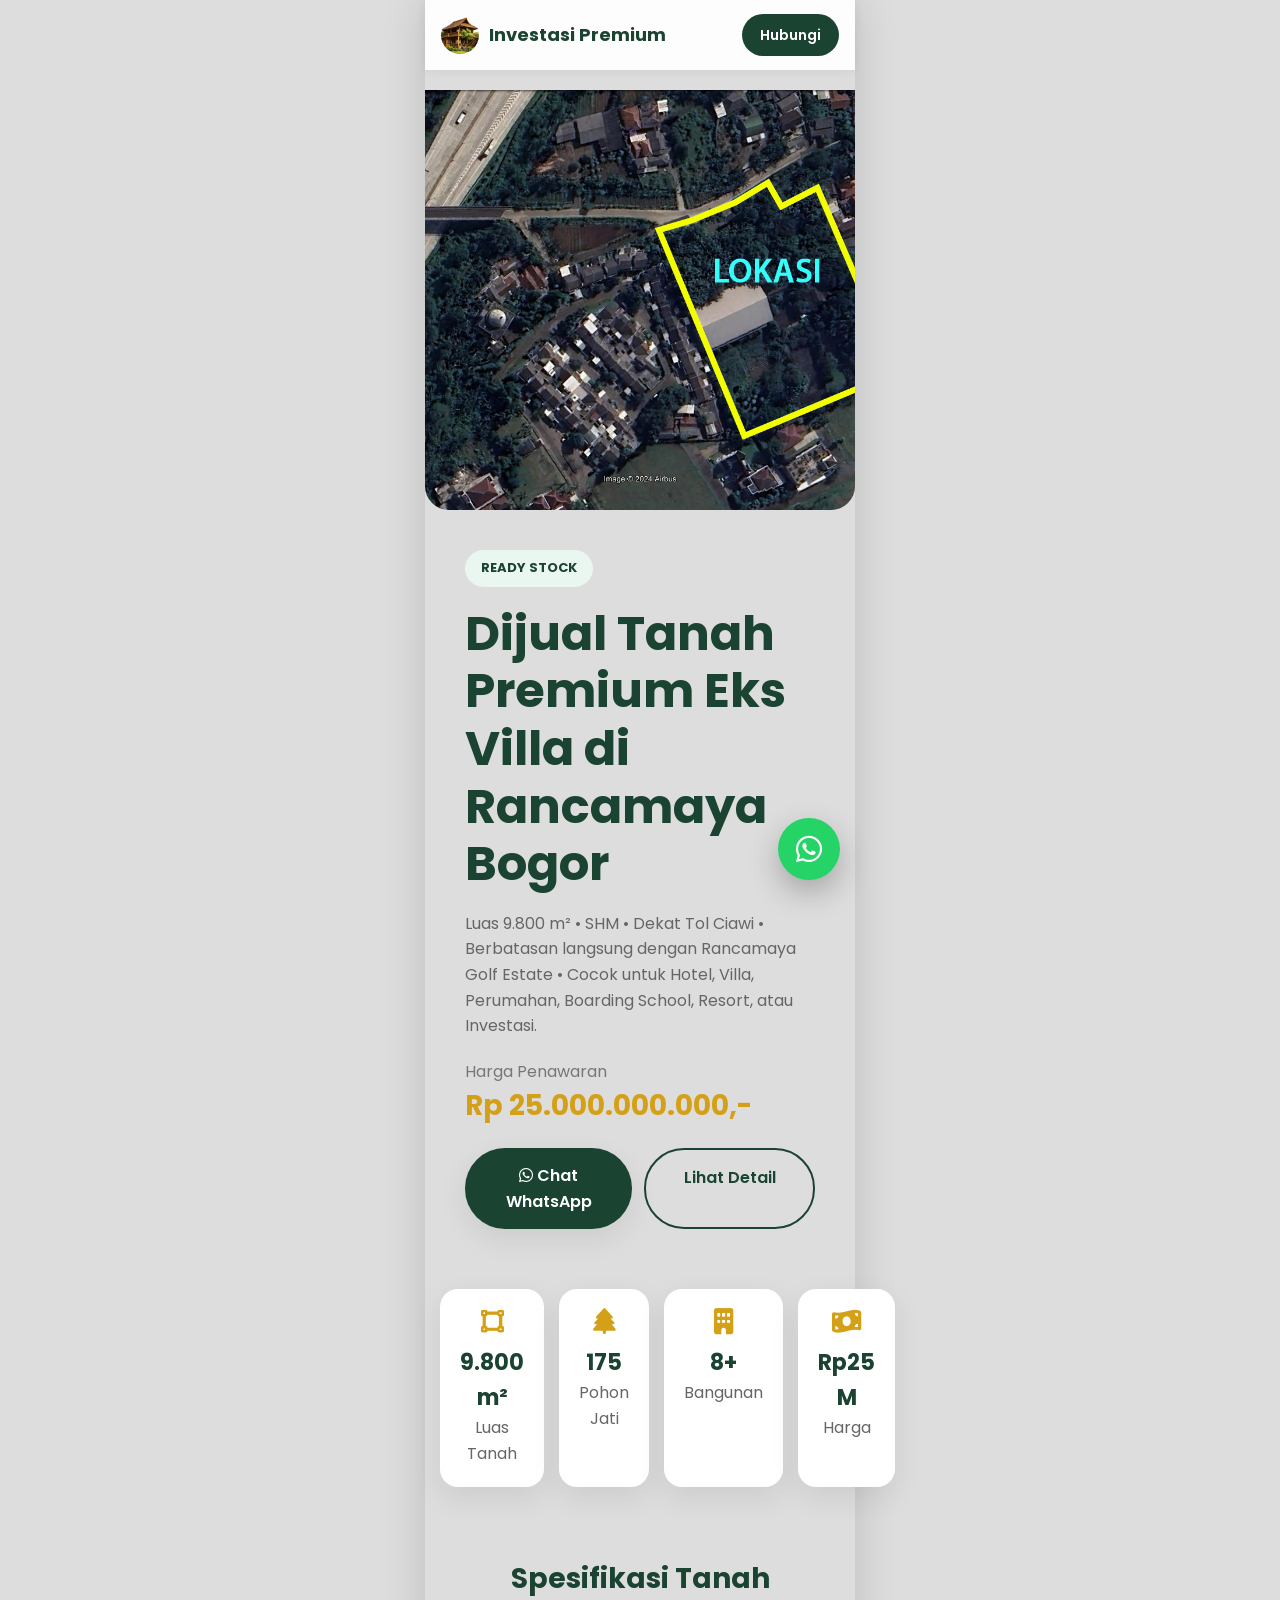
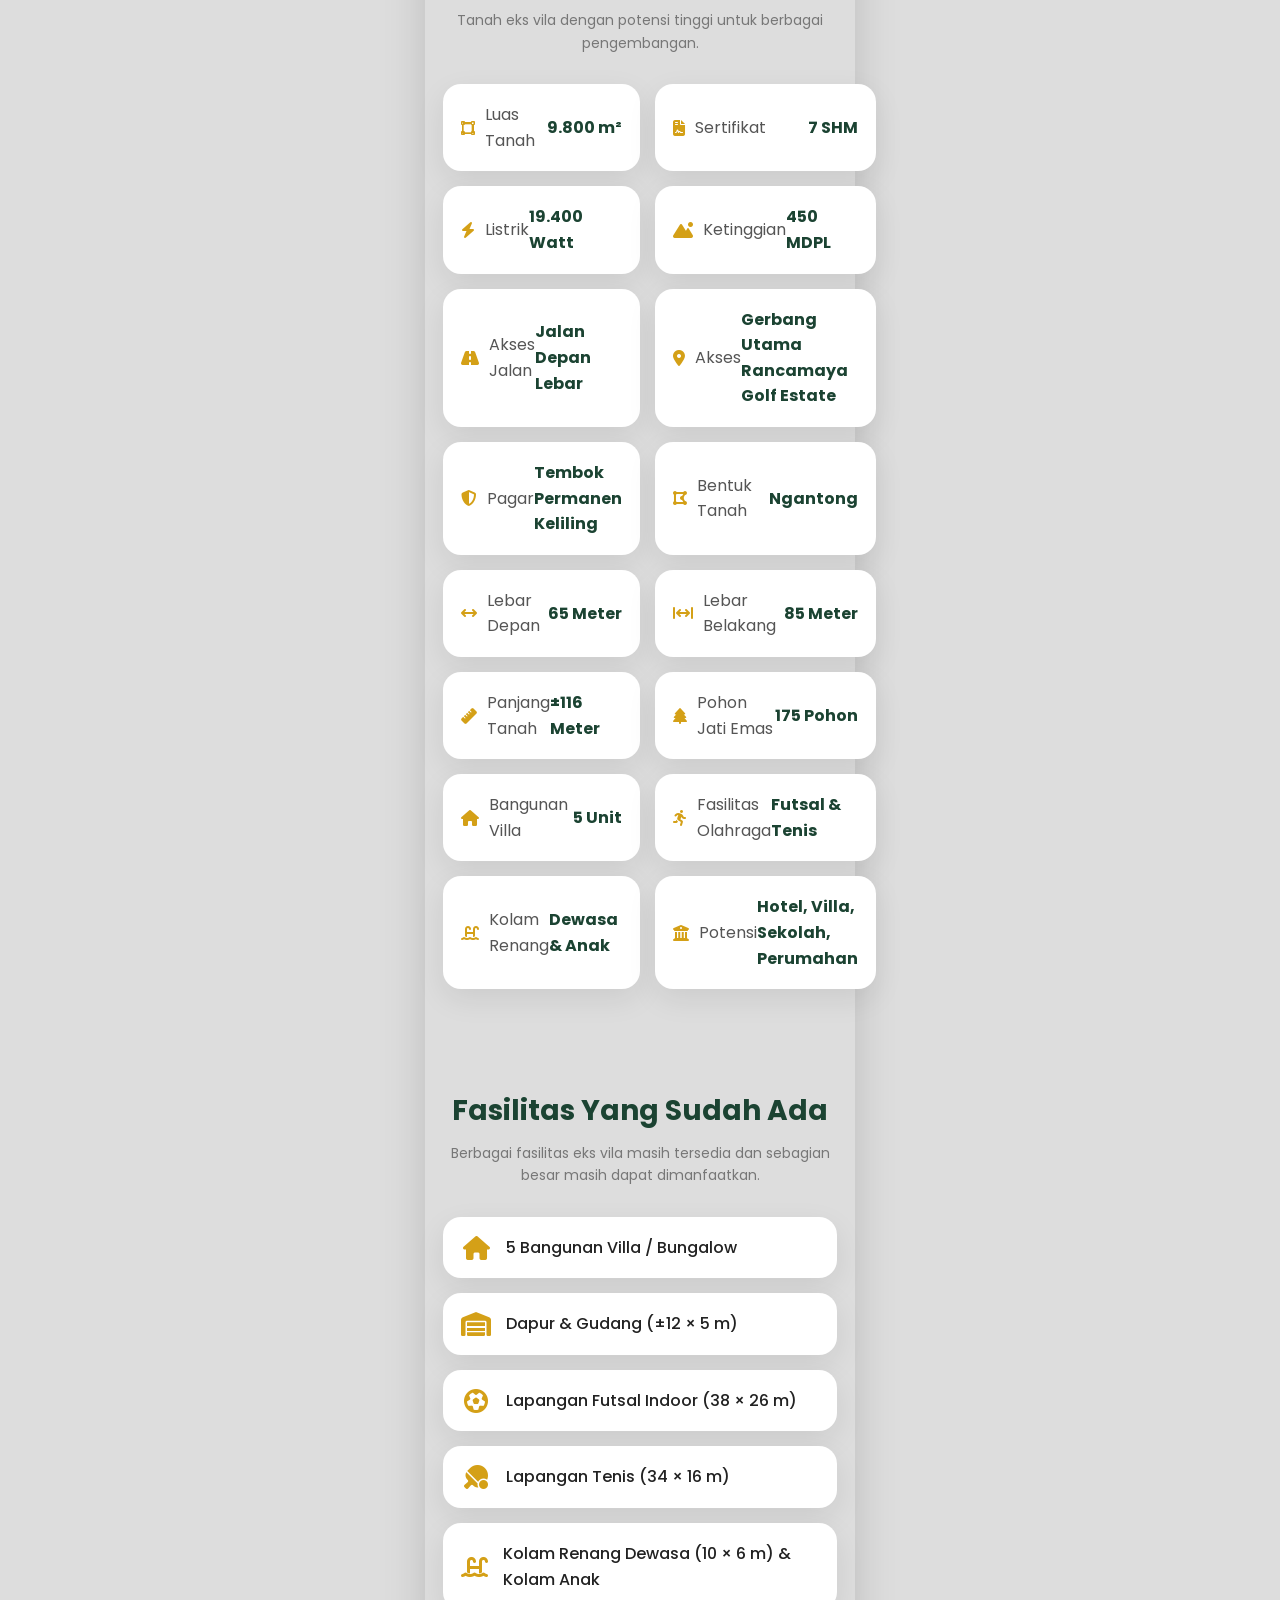
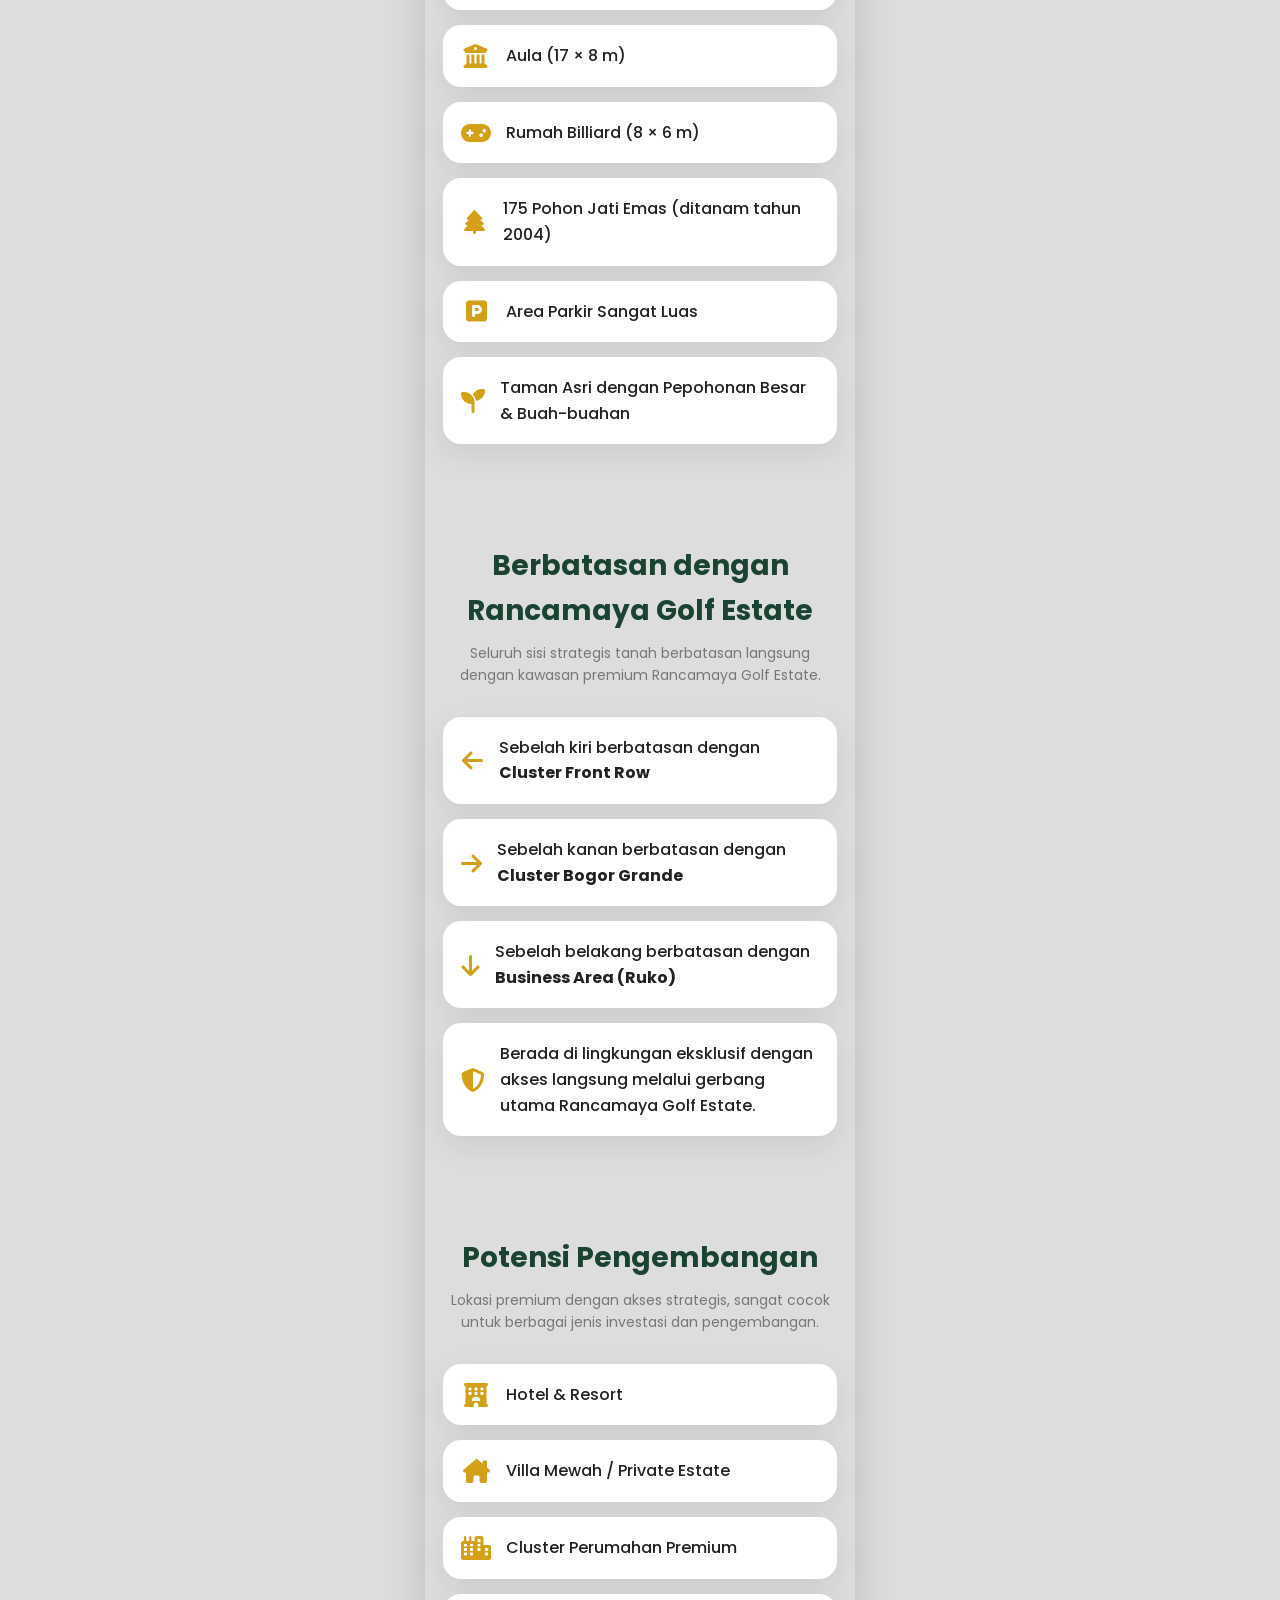
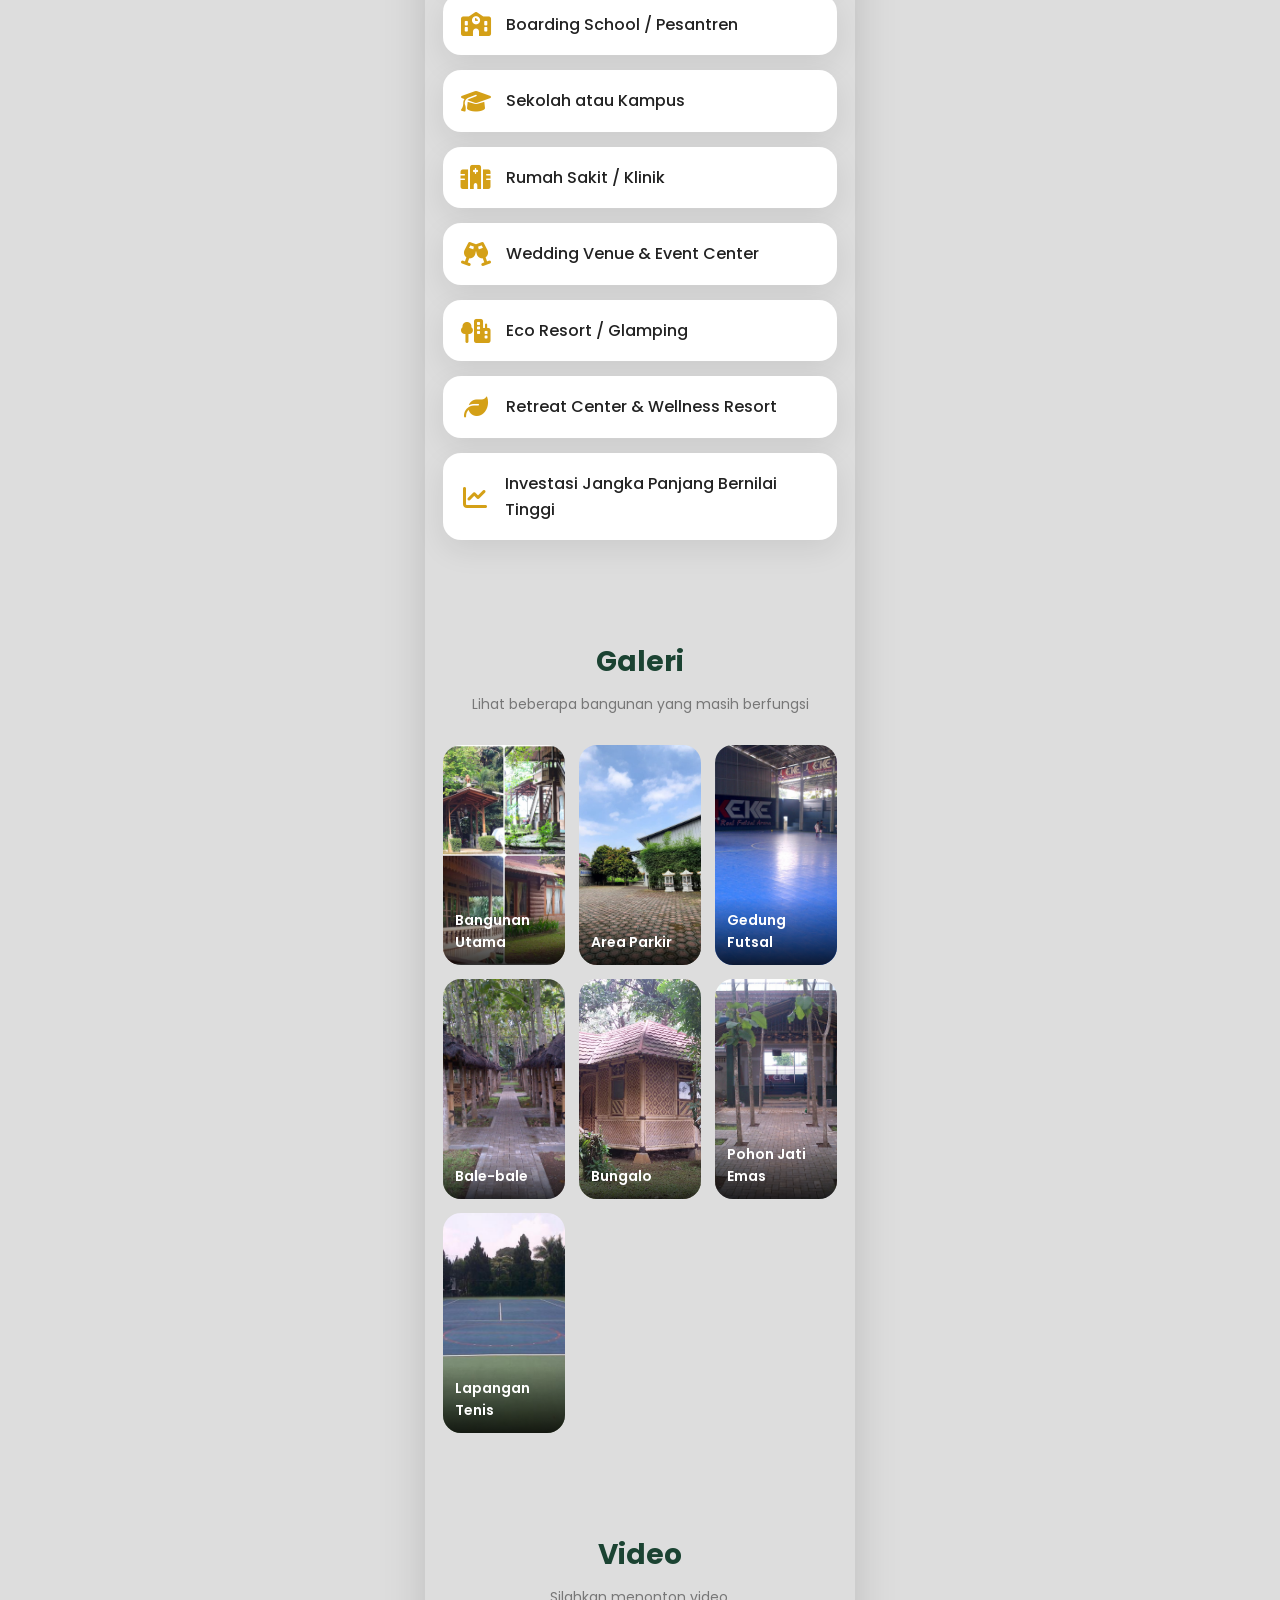
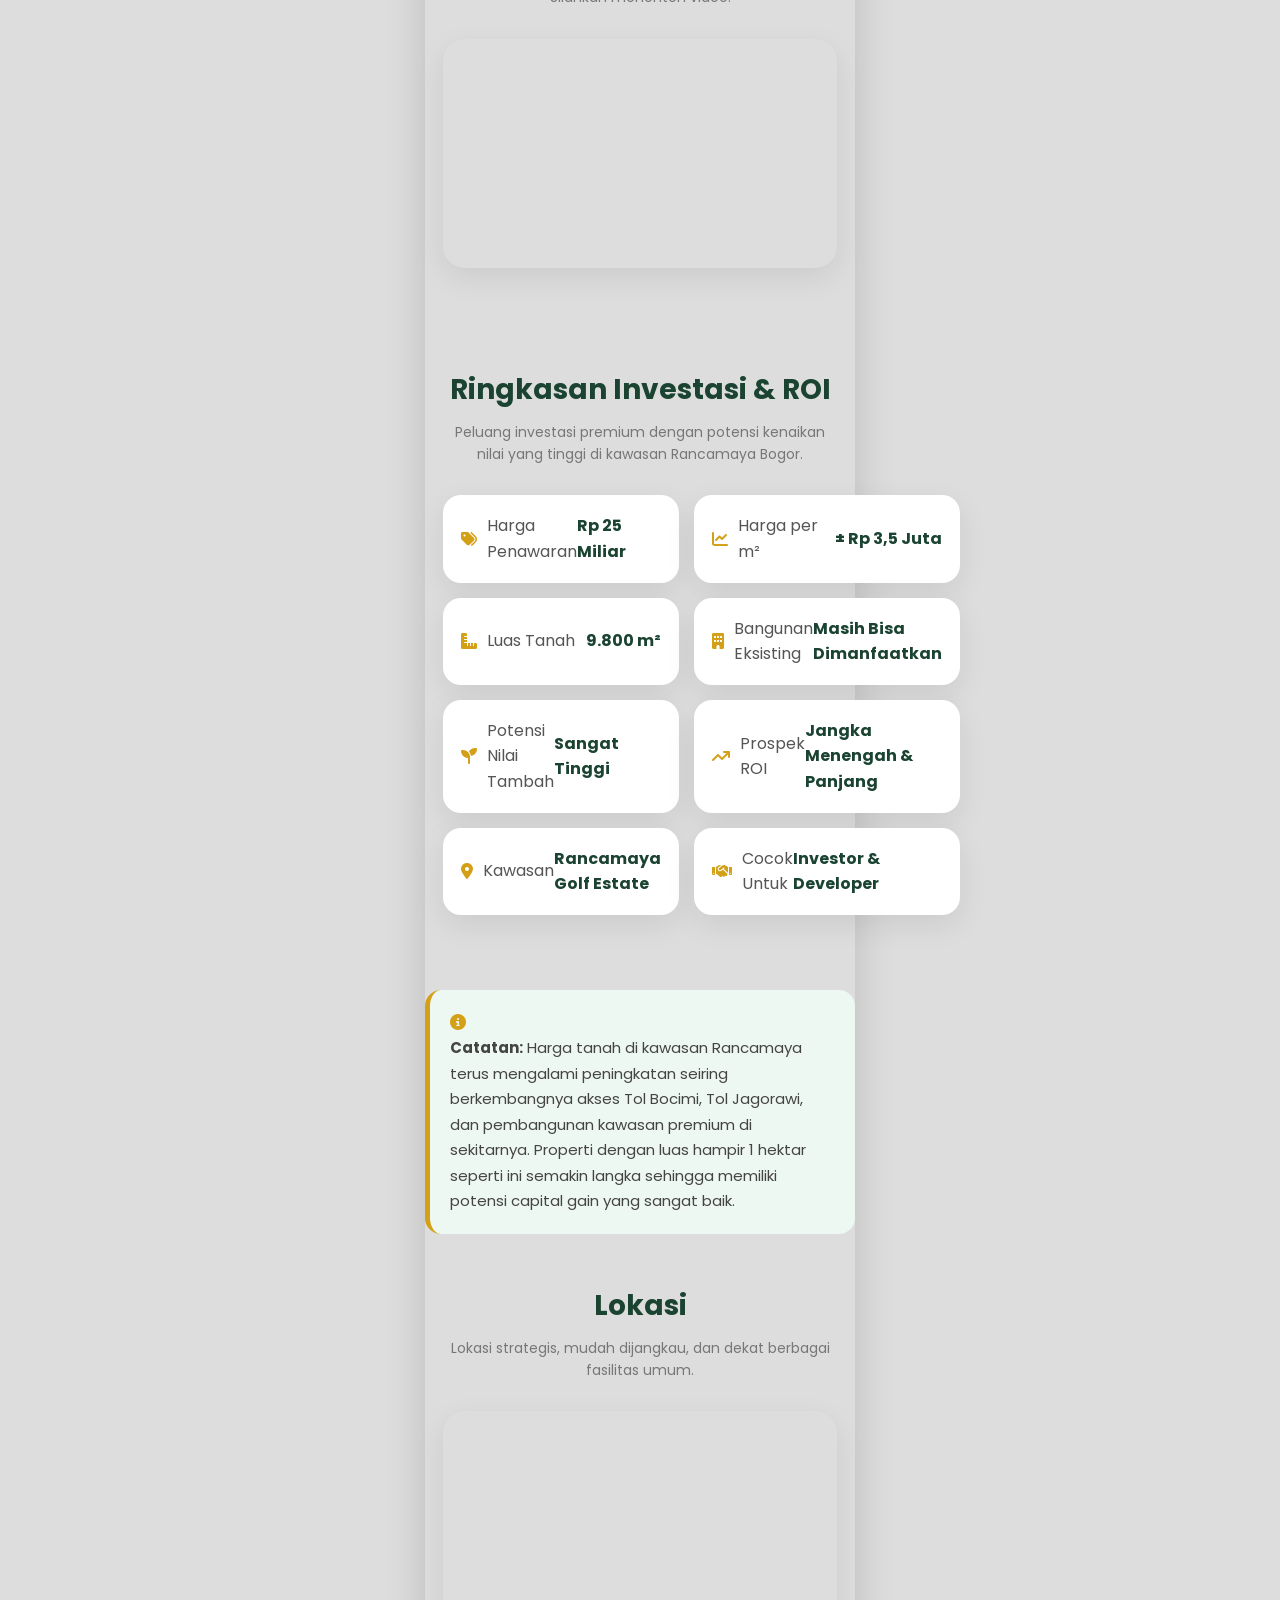
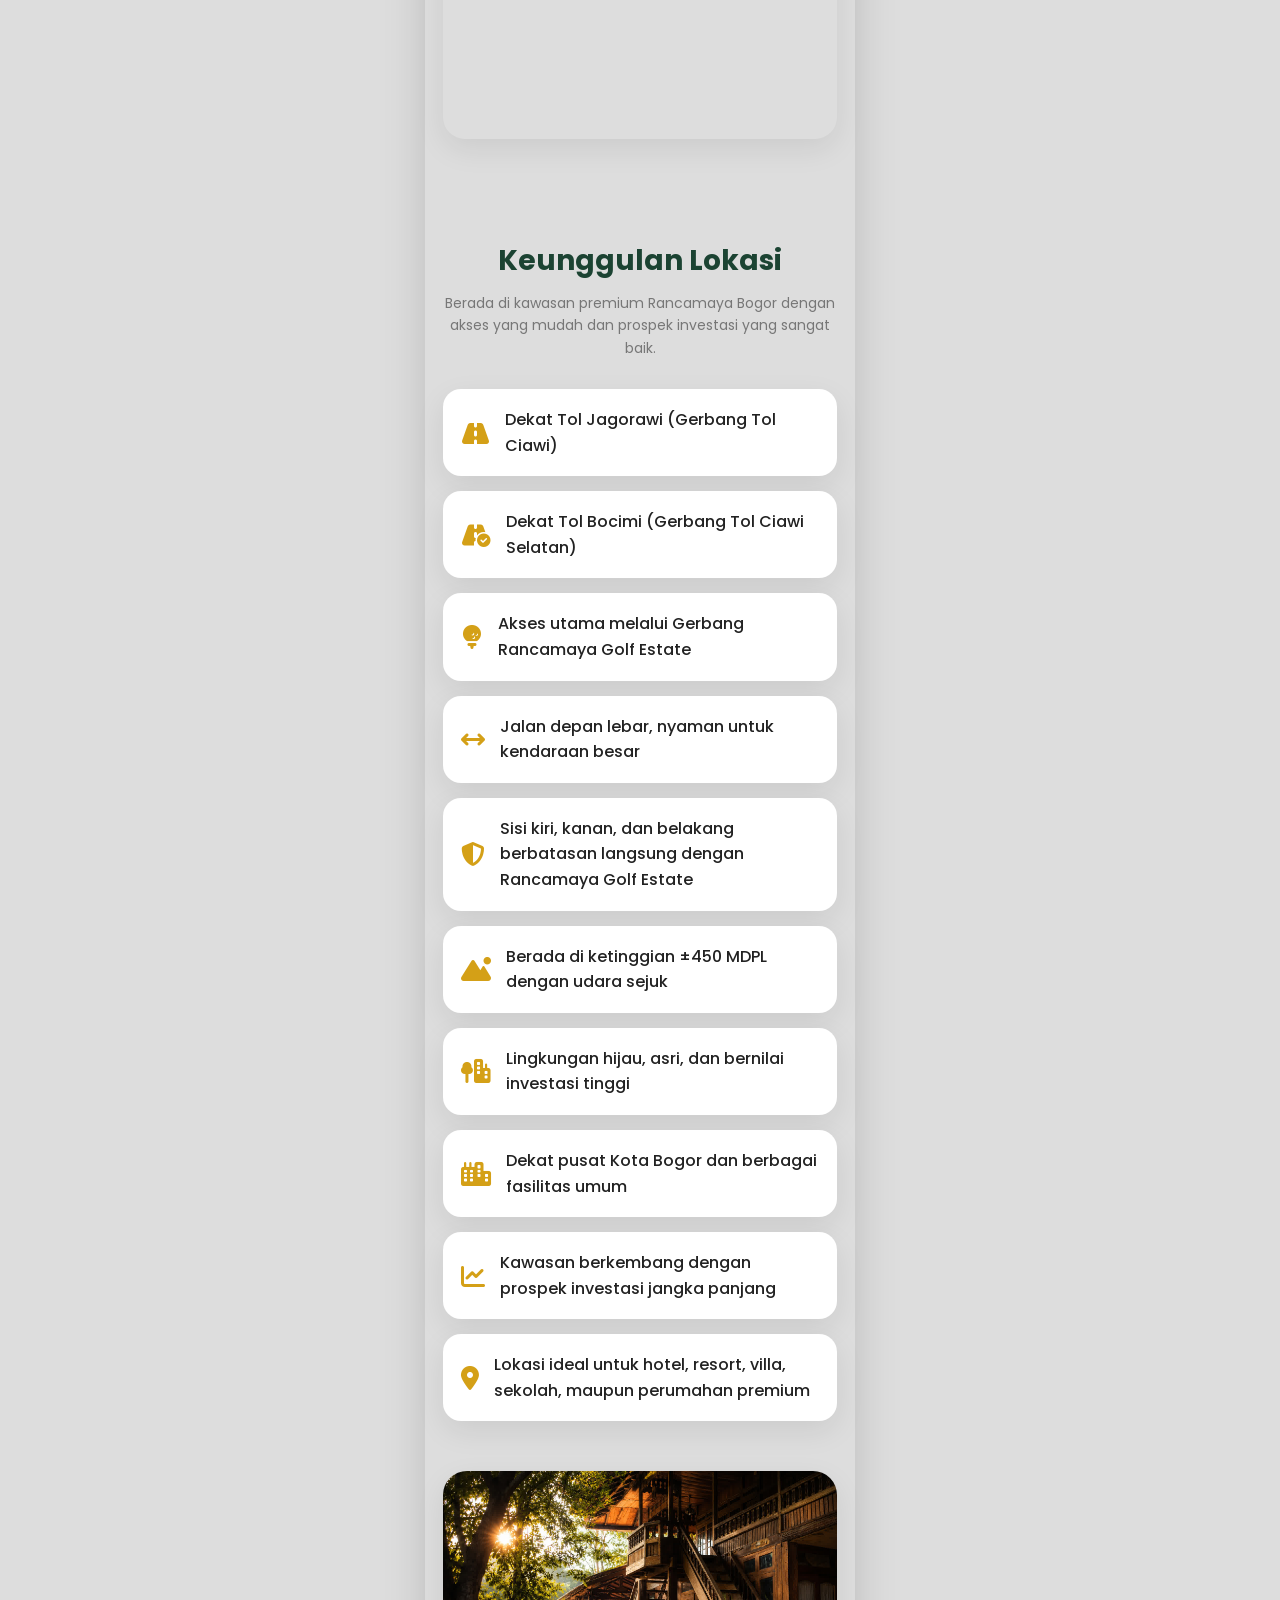
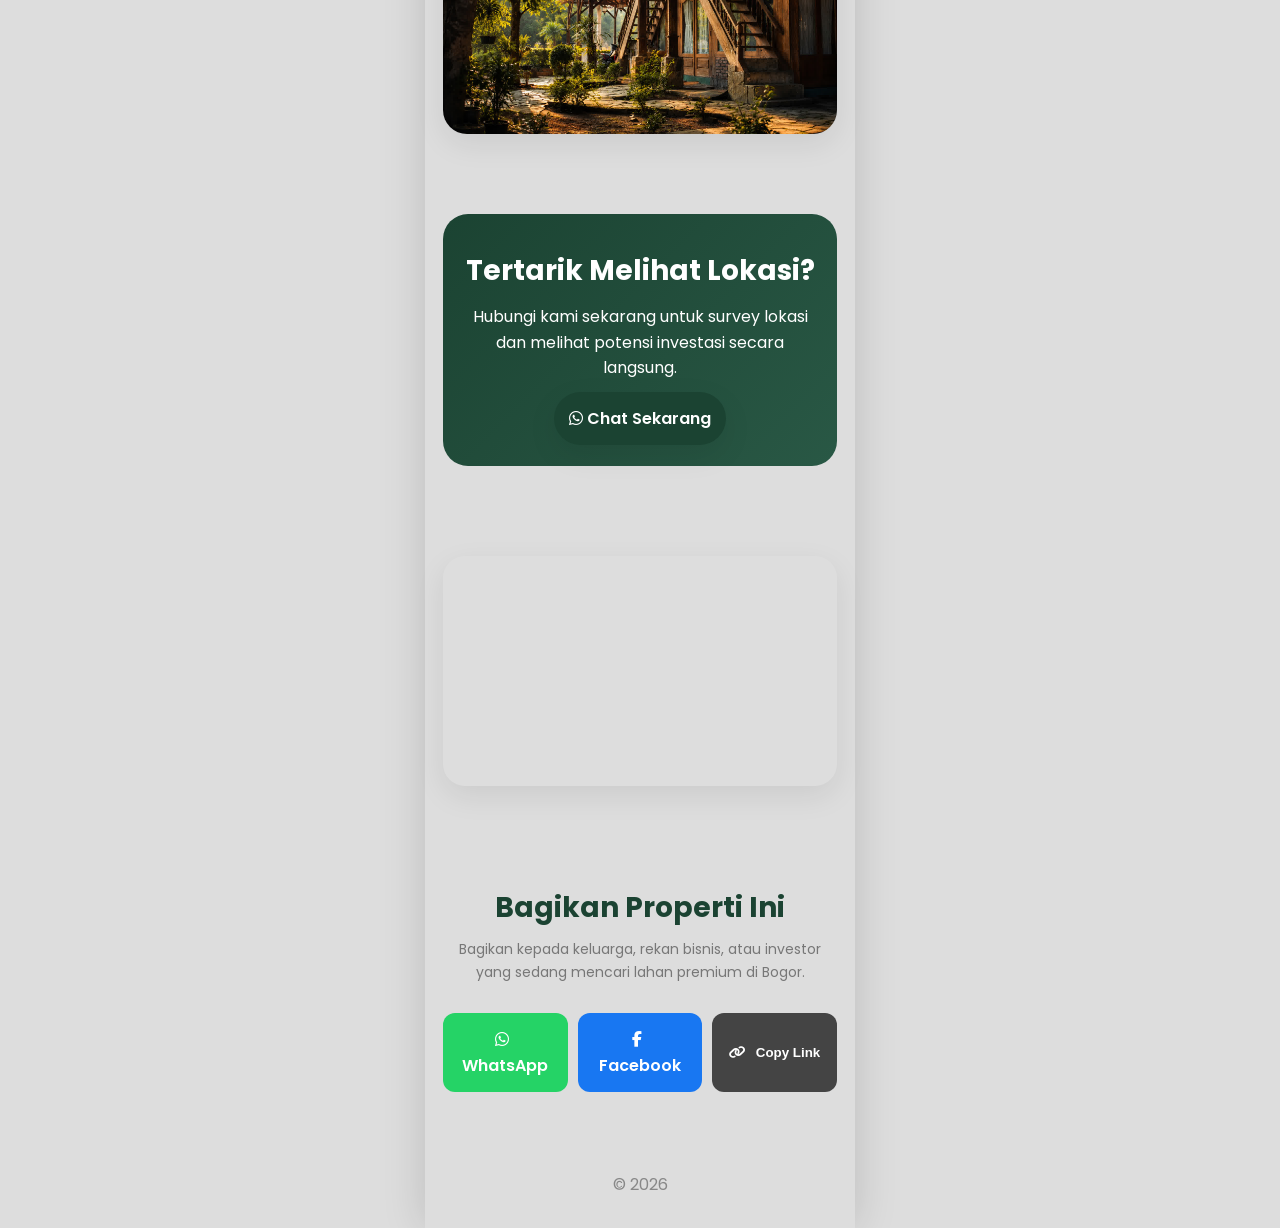
==== commit 3829809c: "Update anita.html" ====
--- a/anita.html
+++ b/anita.html
@@ -36,7 +36,7 @@
 <!-- Additional SEO -->
 <meta name="keywords" content="tanah dijual Rancamaya, tanah Bogor, tanah dekat tol Ciawi, tanah investasi Bogor, lahan hotel Bogor, tanah villa Bogor, tanah resort Bogor, tanah boarding school, tanah perumahan Bogor, Rancamaya Golf Estate">
 
-<meta name="author" content="Ronald 083897906925">
+<meta name="author" content="Anita 081219265223">
 <meta name="robots" content="index,follow">
 
 <link rel="canonical" href="https://rontob.github.io/investasi-premium/">
@@ -84,7 +84,7 @@
 
 </div>
 
-<a href="https://wa.me/6283897906925?text=Halo%20Pak,%20saya%20tertarik%20dengan%20rumah%20di%20Cinere%20Residence."
+<a href="https://wa.me/6281219265223?text=Halo,%20saya%20tertarik%20dengan%20Tanah%20Premium%20Eks%20Villa%20di%20Rancamaya%20Bogor.%20Mohon%20informasinya."
 class="btn-nav">
 
 Hubungi
@@ -135,7 +135,7 @@
 
 <a
 
-href="https://wa.me/6283897906925?text=Halo%20Pak,%20saya%20tertarik%20dengan%20rumah%20di%20Cinere%20Residence."
+href="https://wa.me/6281219265223?text=Halo,%20saya%20tertarik%20dengan%20Tanah%20Premium%20Eks%20Villa%20di%20Rancamaya%20Bogor.%20Mohon%20informasinya."
 
 class="btn-primary">
 
@@ -378,7 +378,53 @@
     </div>
 
 </section>
-
+<!-- ========================= -->
+<!-- BATAS TANAH -->
+<!-- ========================= -->
+
+<section id="batas-tanah" class="section">
+
+    <div class="section-title">
+        <h2>Berbatasan dengan Rancamaya Golf Estate</h2>
+        <p>
+            Seluruh sisi strategis tanah berbatasan langsung dengan kawasan premium
+            Rancamaya Golf Estate.
+        </p>
+    </div>
+
+    <div class="feature-list">
+
+        <div class="feature-item">
+            <i class="fa-solid fa-arrow-left"></i>
+            <span>
+                Sebelah kiri berbatasan dengan <strong>Cluster Front Row</strong>
+            </span>
+        </div>
+
+        <div class="feature-item">
+            <i class="fa-solid fa-arrow-right"></i>
+            <span>
+                Sebelah kanan berbatasan dengan <strong>Cluster Bogor Grande</strong>
+            </span>
+        </div>
+
+        <div class="feature-item">
+            <i class="fa-solid fa-arrow-down"></i>
+            <span>
+                Sebelah belakang berbatasan dengan <strong>Business Area (Ruko)</strong>
+            </span>
+        </div>
+
+        <div class="feature-item">
+            <i class="fa-solid fa-shield-halved"></i>
+            <span>
+                Berada di lingkungan eksklusif dengan akses langsung melalui gerbang utama Rancamaya Golf Estate.
+            </span>
+        </div>
+
+    </div>
+
+</section>
     <!-- ========================= -->
 <!-- POTENSI PENGEMBANGAN -->
 <!-- ========================= -->
@@ -751,7 +797,7 @@
 </p>
 
 <a
-href="https://wa.me/6283897906925?text=Halo%20Pak,%20saya%20tertarik%20dengan%20rumah%20di%20Cinere%20Residence."
+href="https://wa.me/6281219265223?text=Halo,%20saya%20tertarik%20dengan%20Tanah%20Premium%20Eks%20Villa%20di%20Rancamaya%20Bogor.%20Mohon%20informasinya."
 class="btn-primary">
 
 <i class="fab fa-whatsapp"></i>
@@ -825,7 +871,7 @@
 <!-- ========================= -->
 
 <a
-    href="https://wa.me/6283897906925?text=Halo,%20saya%20tertarik%20dengan%20Tanah%20Premium%20Eks%20Villa%20di%20Rancamaya%20Bogor.%20Mohon%20informasinya."
+    href="https://wa.me/6281219265223?text=Halo,%20saya%20tertarik%20dengan%20Tanah%20Premium%20Eks%20Villa%20di%20Rancamaya%20Bogor.%20Mohon%20informasinya."
     class="floating-wa"
     target="_blank"
     aria-label="Chat WhatsApp">
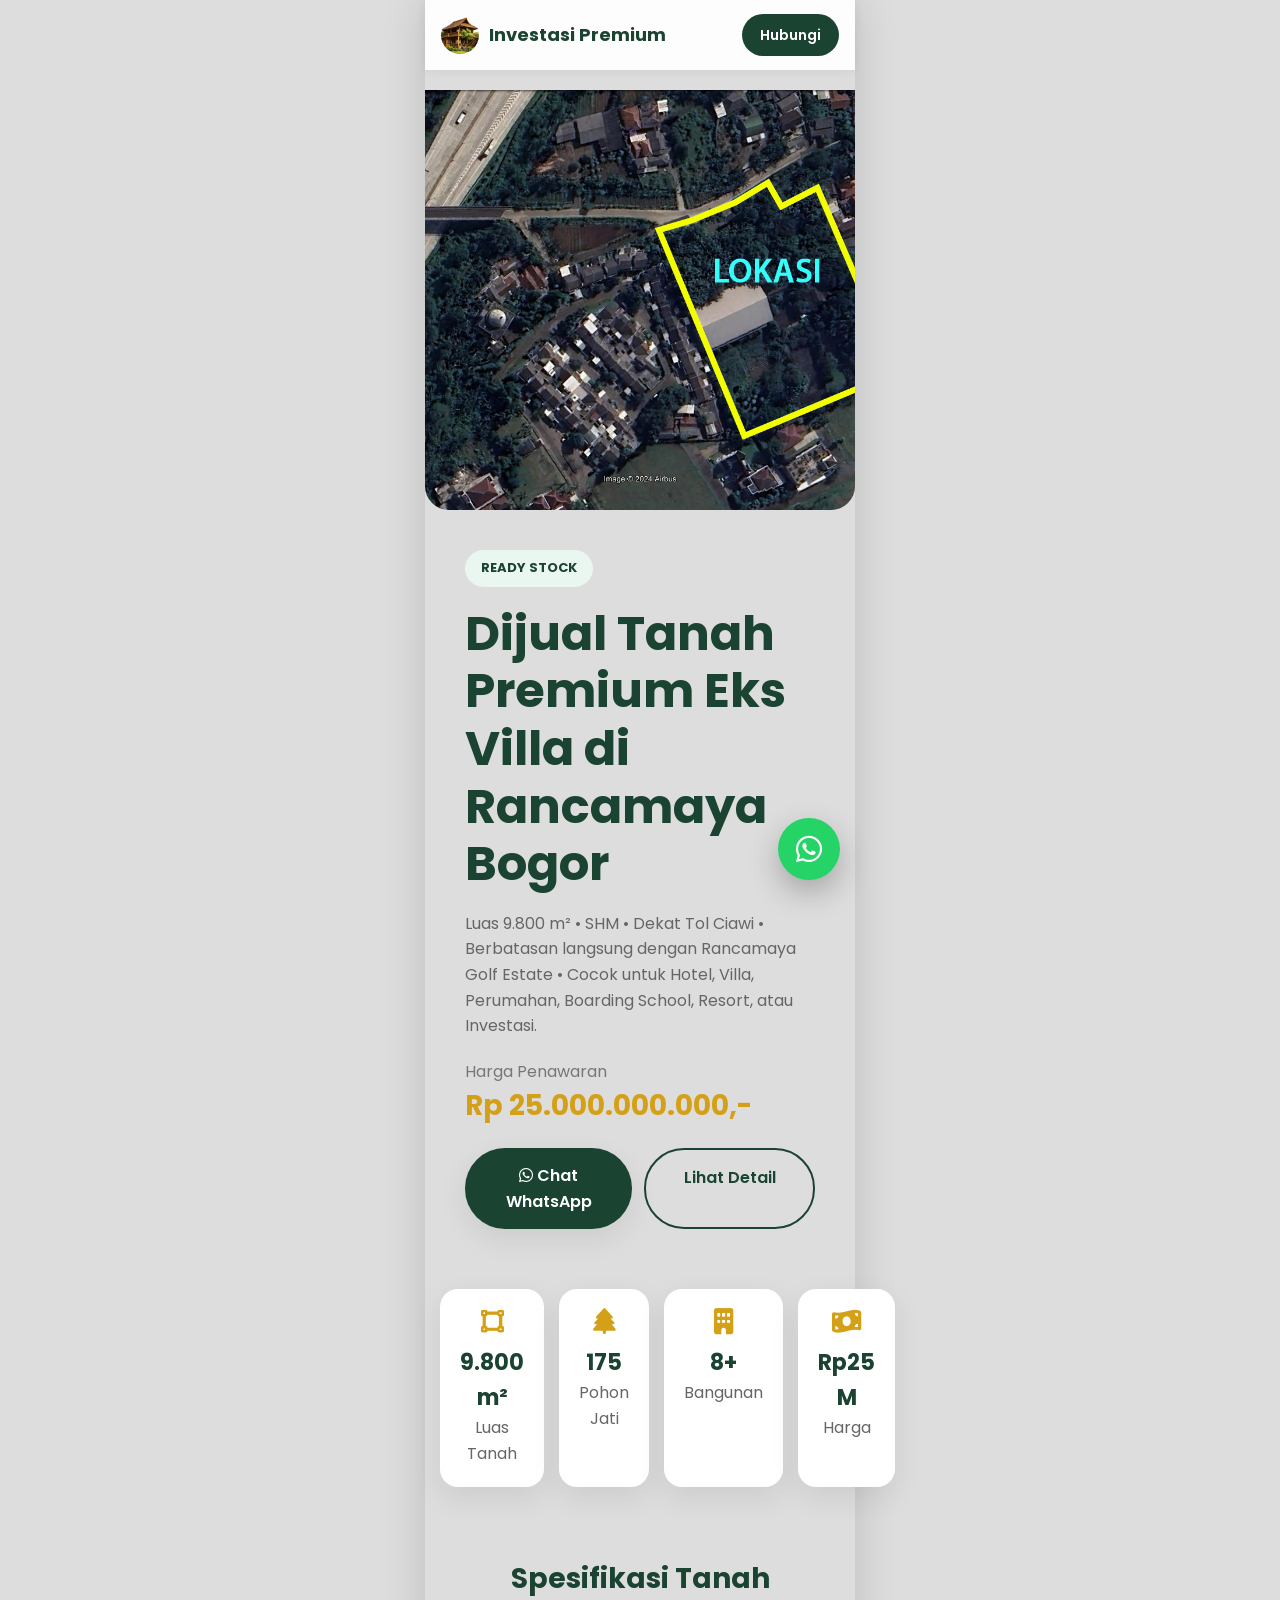
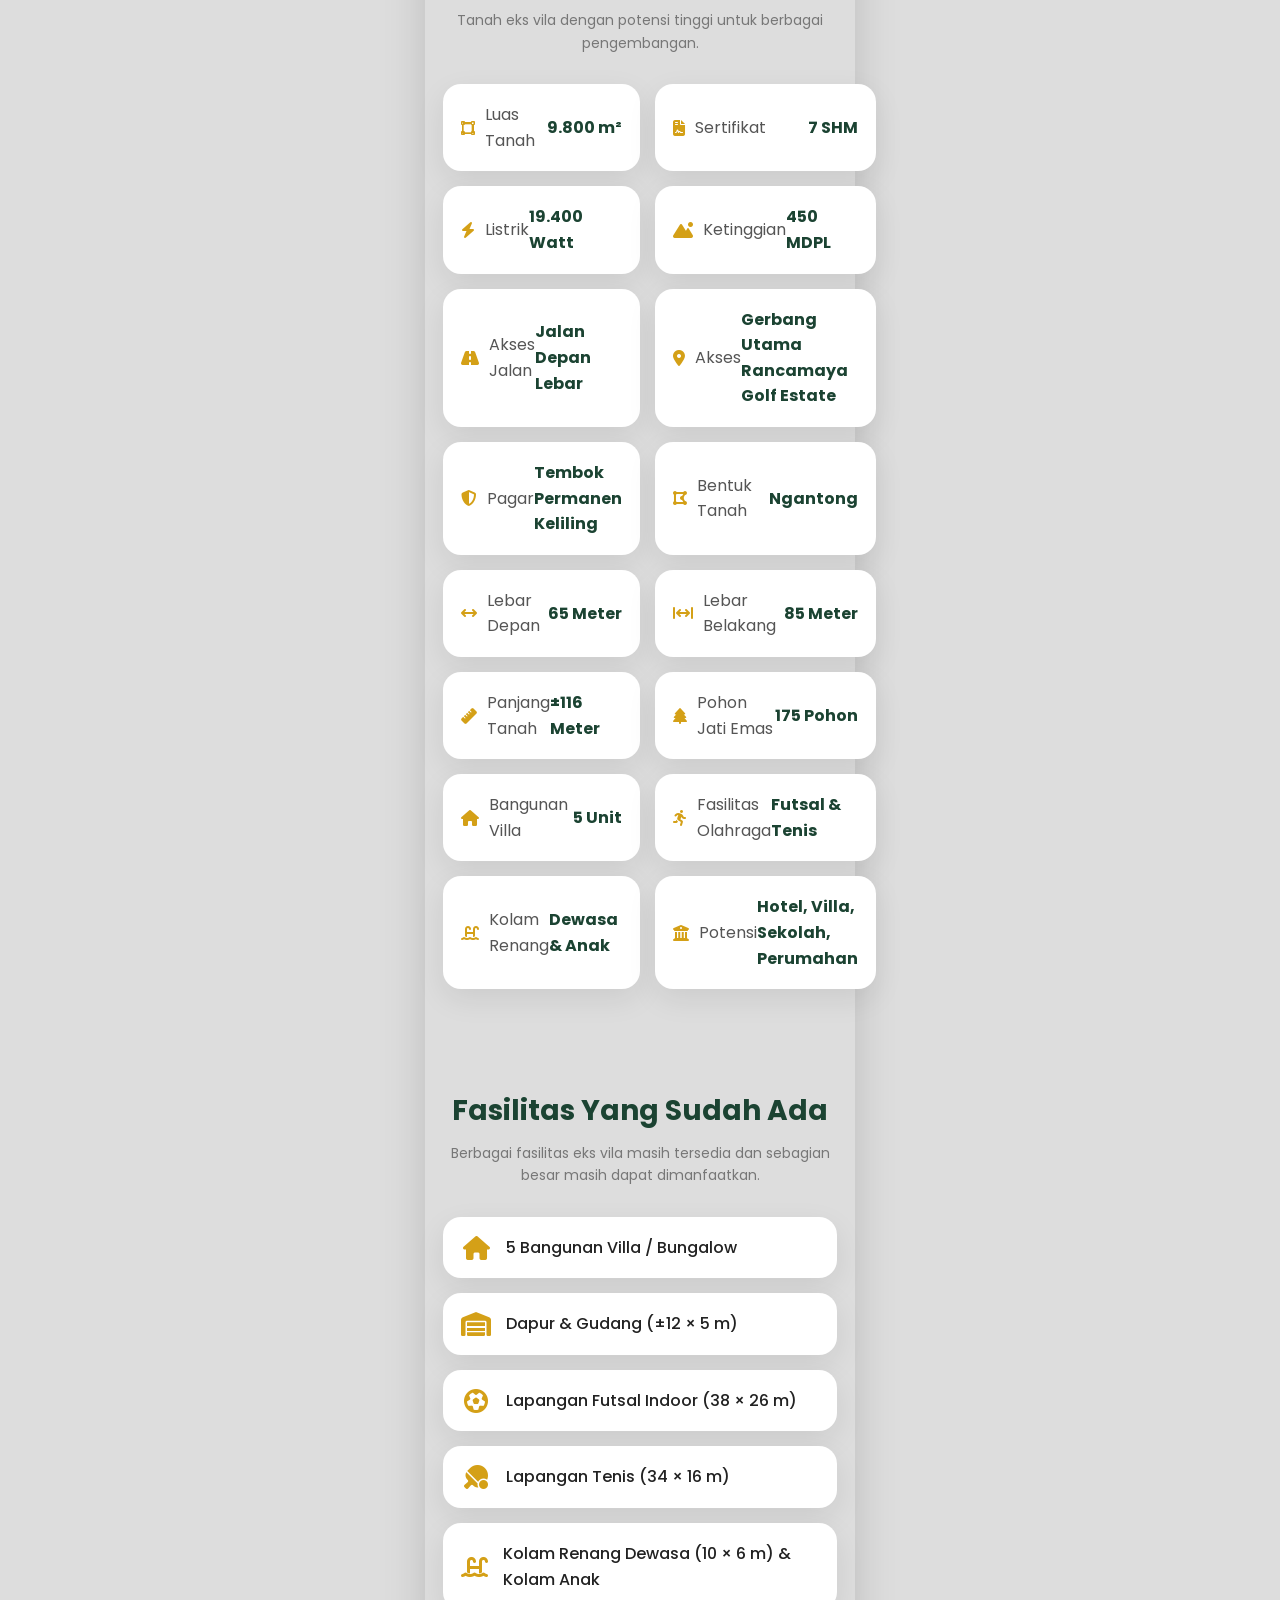
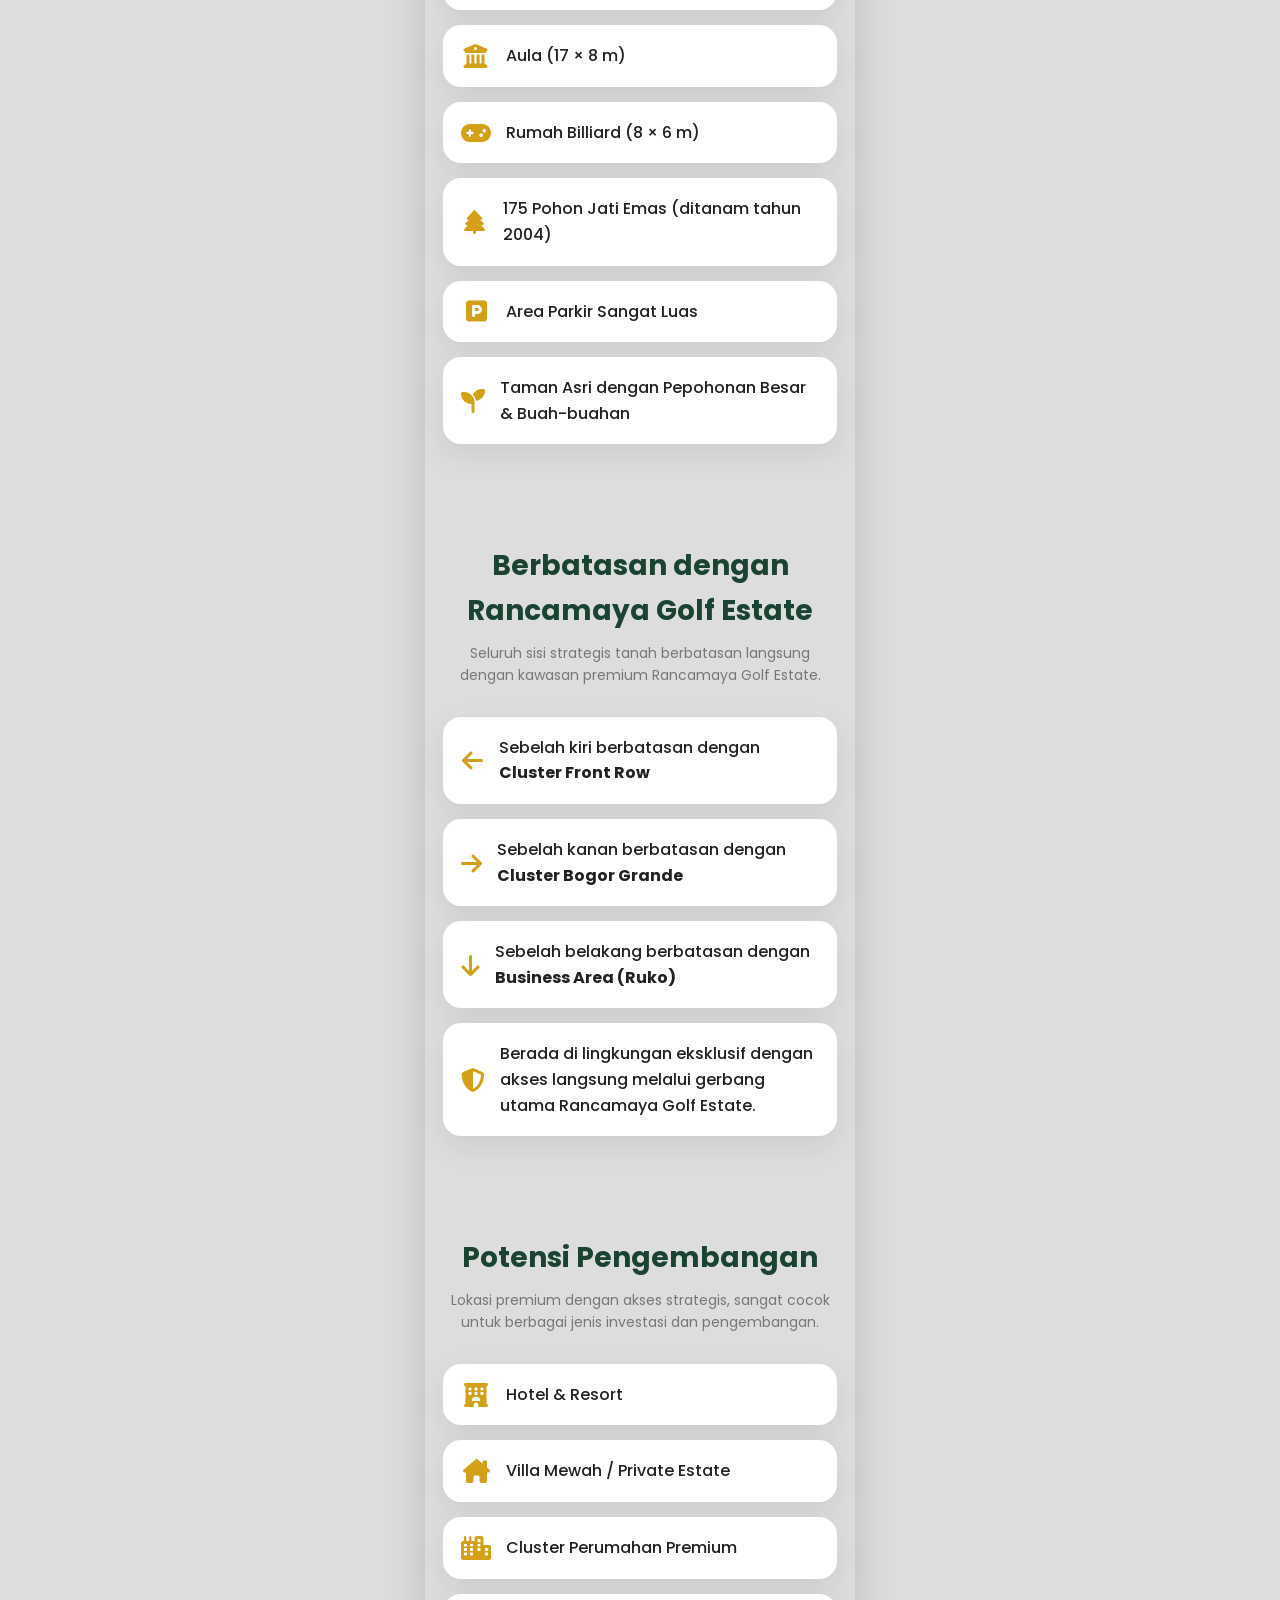
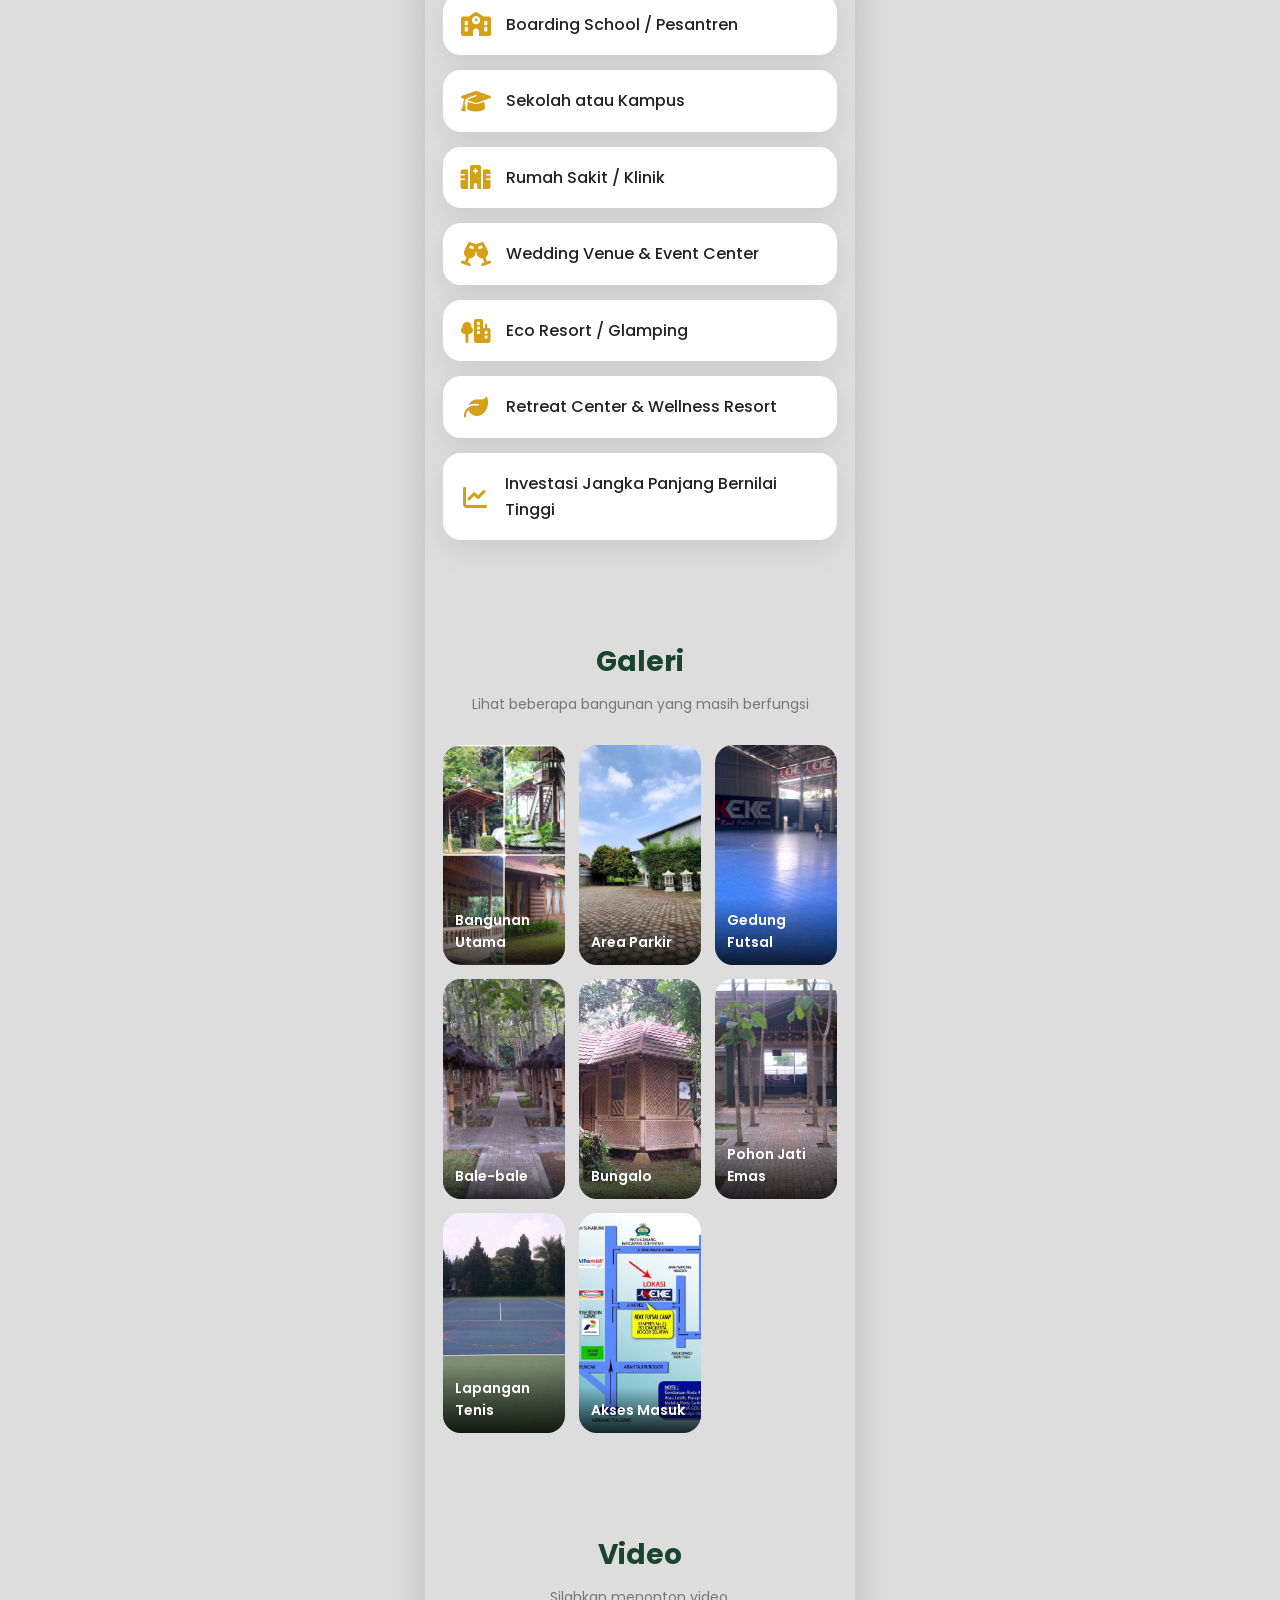
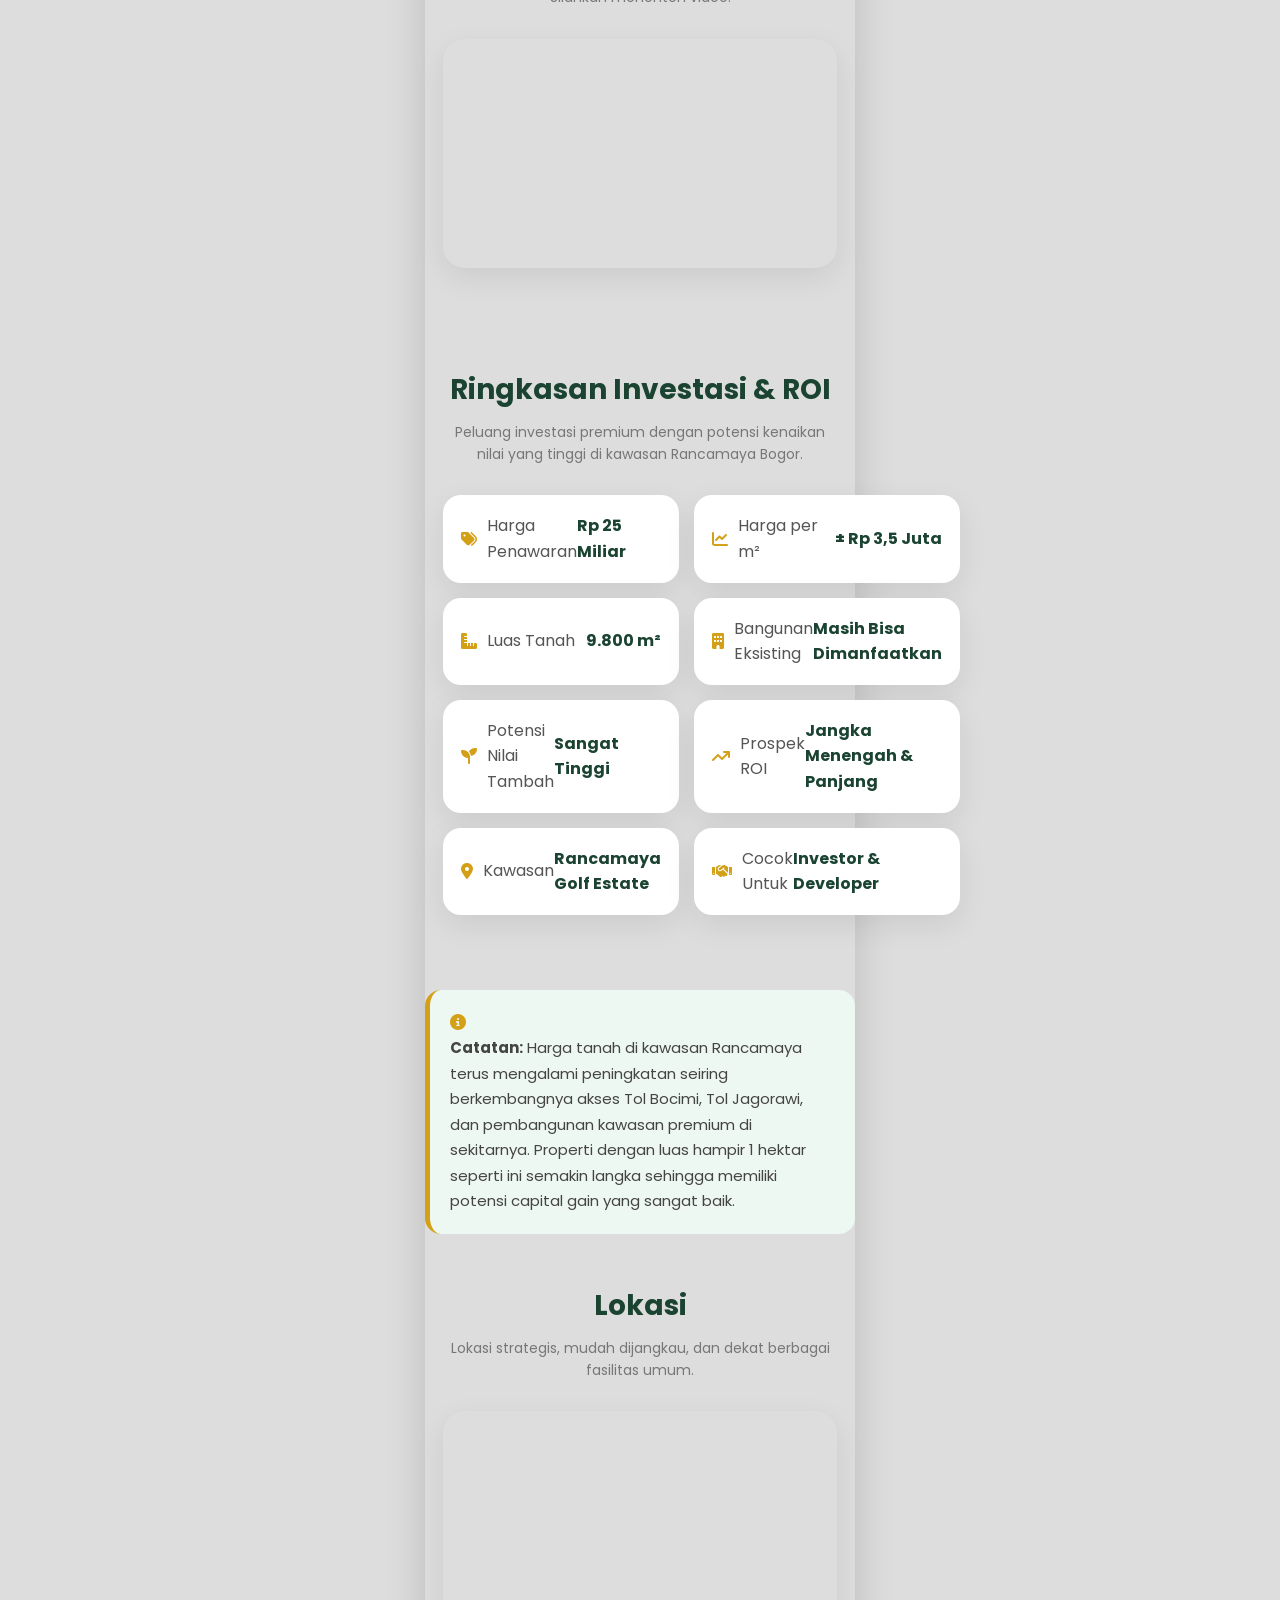
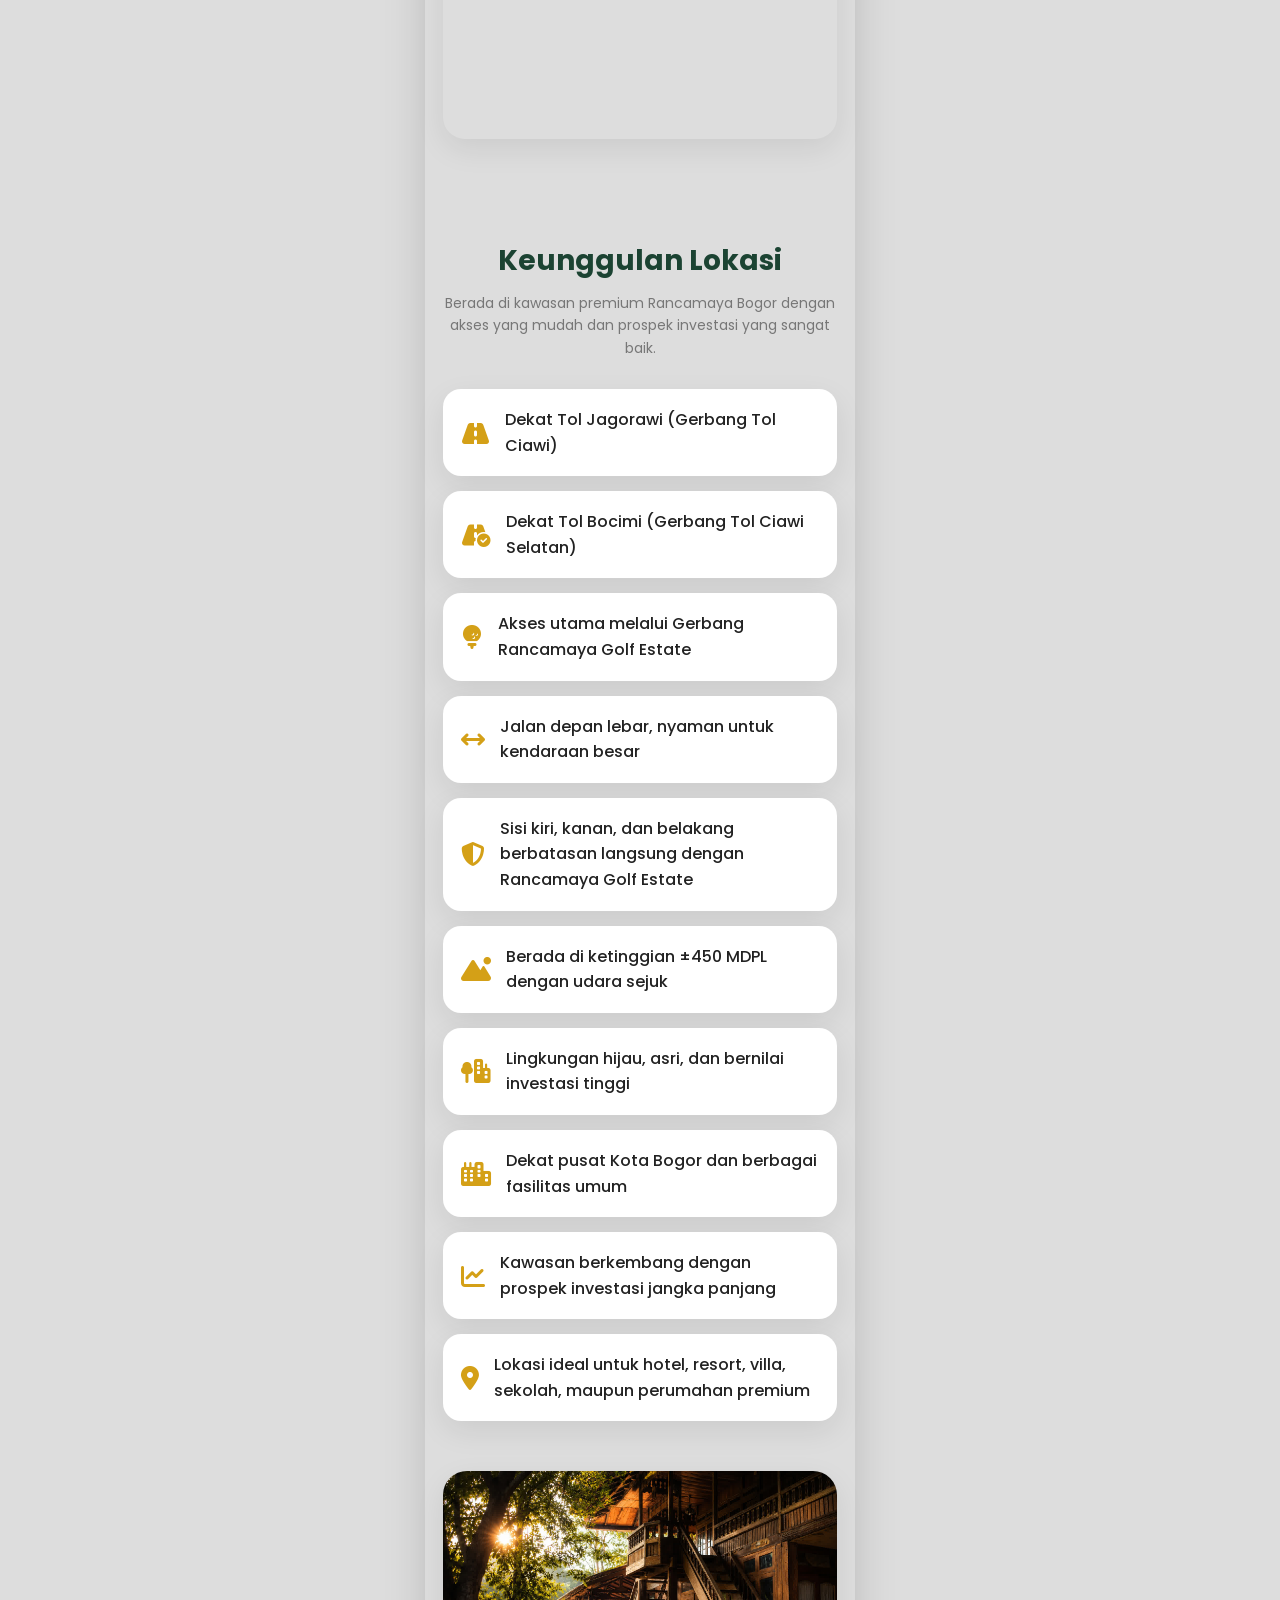
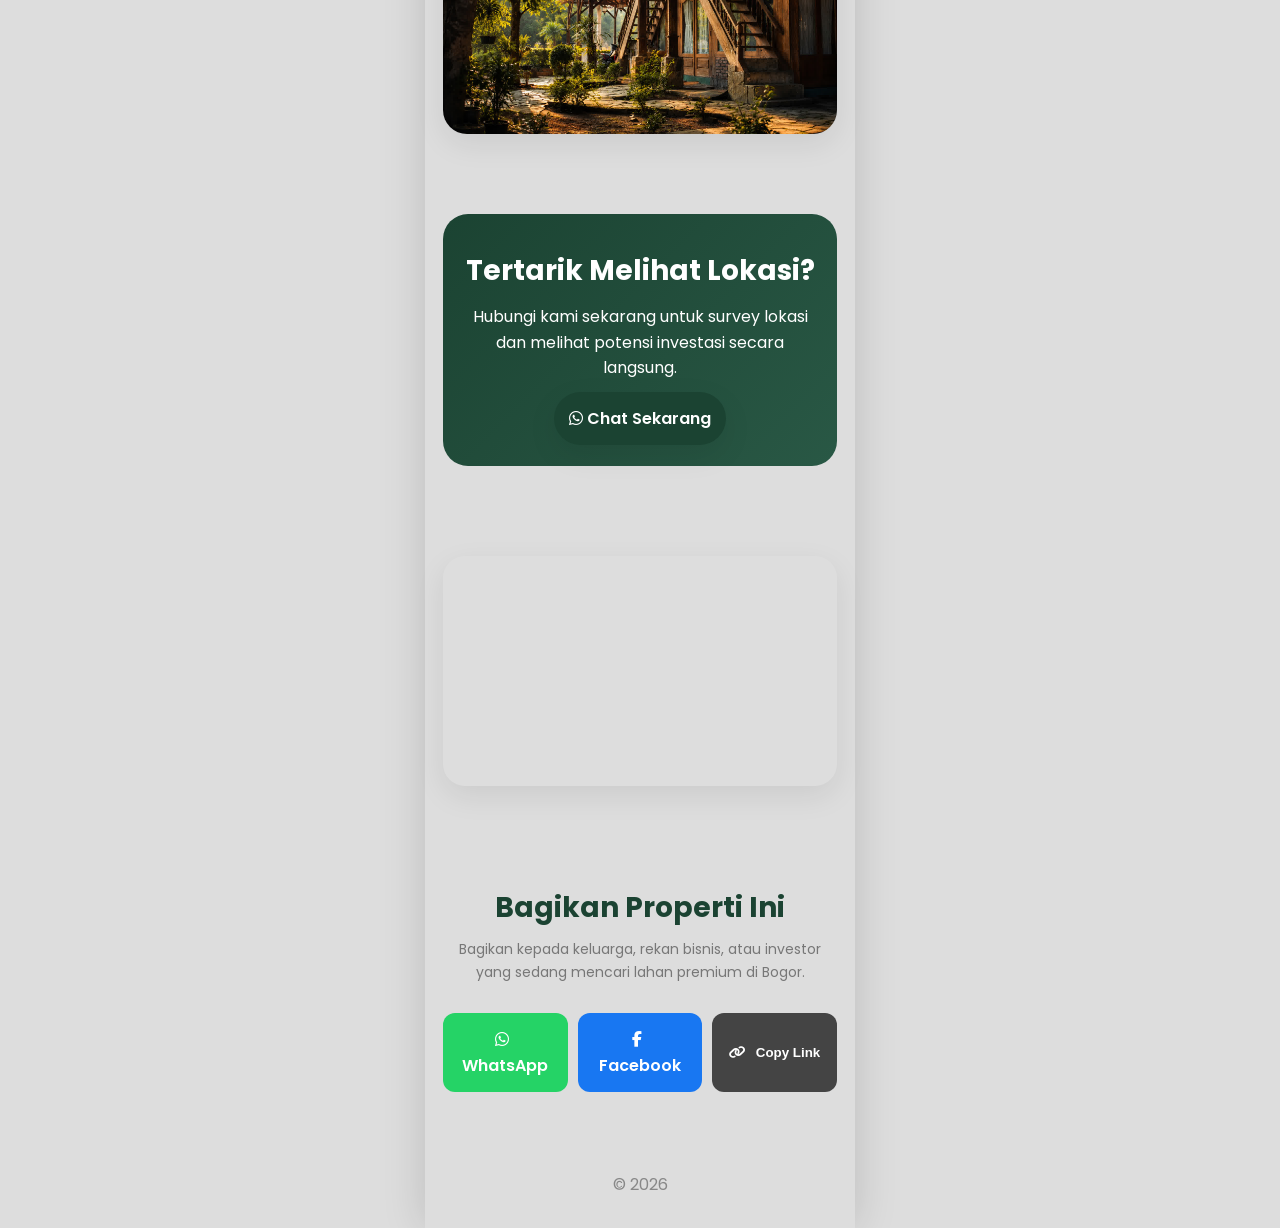
==== commit 8440e0a0: "Add access map image to gallery section" ====
--- a/anita.html
+++ b/anita.html
@@ -562,6 +562,13 @@
                  onclick="openImage(this.src)">
             <div class="gallery-caption">Lapangan Tenis</div>
         </div>
+         <div class="gallery-item">
+            <img src="images/map.webp"
+                 alt="Map Akses Masuk"
+                 loading="lazy"
+                 onclick="openImage(this.src)">
+            <div class="gallery-caption">Akses Masuk</div>
+        </div>
     </div>
 
     </section>
